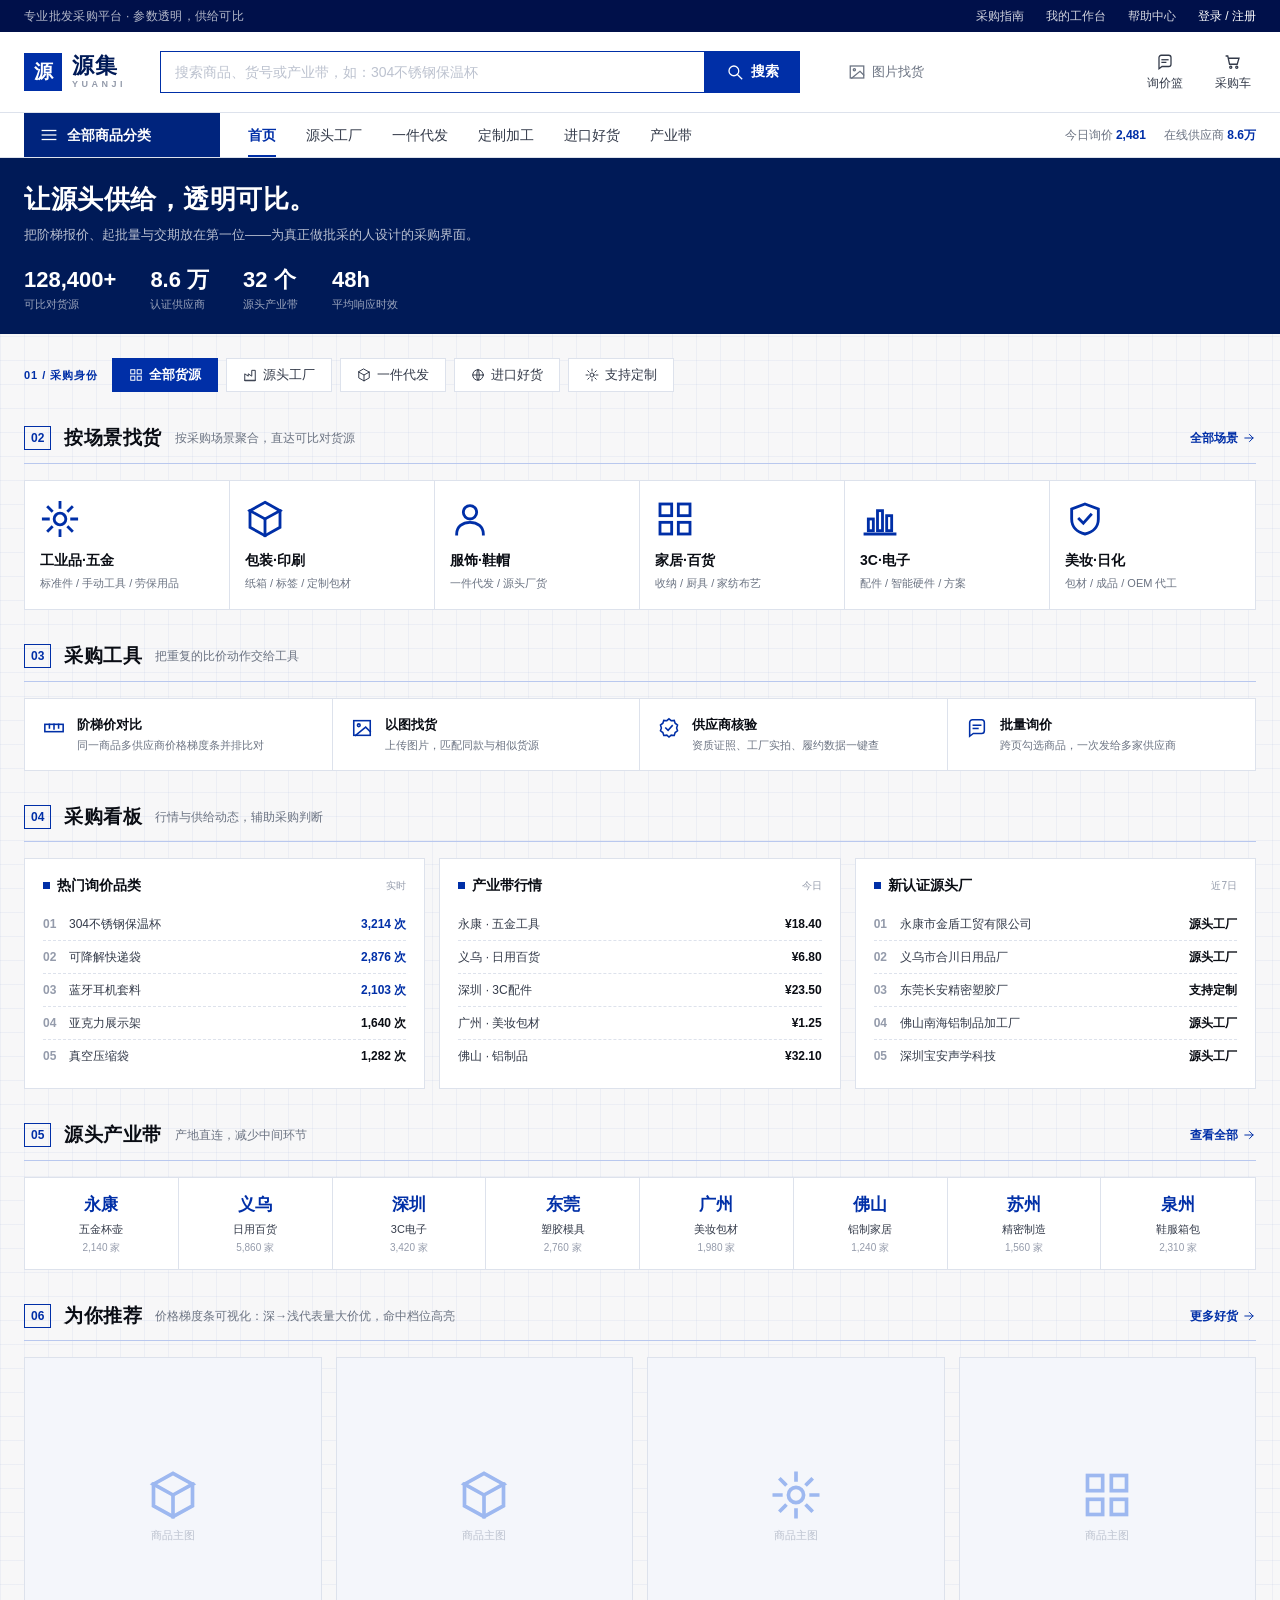
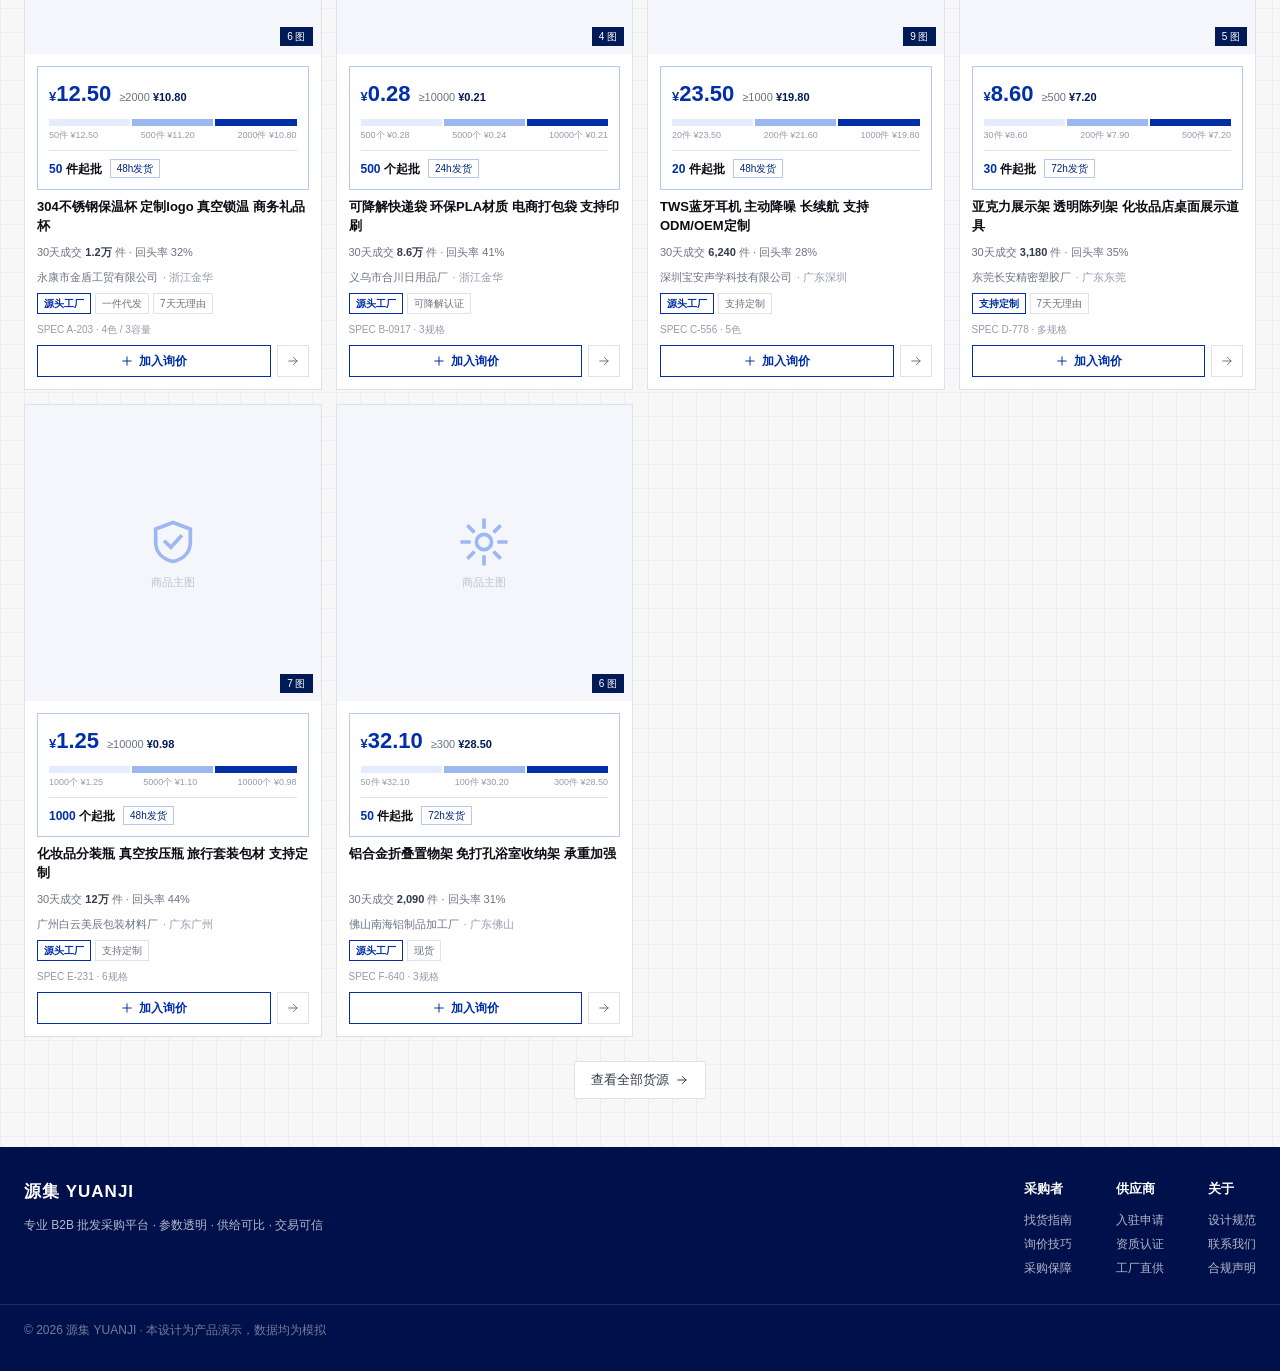
==== 01-home.html @ a537aa7f "feat: 初始化源集 YUANJI B2B 采购前端原型（四页面 + 设计系统 + PRD + README）" ====
<!DOCTYPE html>
<html lang="zh-CN">
<head>
<meta charset="UTF-8">
<meta name="viewport" content="width=device-width, initial-scale=1.0">
<title>源集 YUANJI · 专业 B2B 批发采购平台</title>
<link rel="stylesheet" href="assets/tokens.css">
<link rel="stylesheet" href="assets/app.css">
<style>
  .hero-strip { background: var(--blue-900); color:#fff; padding:22px 0; }
  .hero-strip h1 { font-size:26px; margin:0 0 6px; font-weight:700; letter-spacing:.5px; }
  .hero-strip p { margin:0; color:rgba(255,255,255,.72); font-size:13px; }
  .hero-metrics { display:flex; gap:34px; margin-top:18px; }
  .hero-metrics .m .v { font-family:var(--font-num); font-size:22px; font-weight:700; }
  .hero-metrics .m .k { font-size:11px; color:rgba(255,255,255,.6); }
  .tool-strip { display:grid; grid-template-columns:repeat(4,1fr); border:1px solid var(--line); background:#fff; }
  .tool-cell { padding:16px 18px; border-right:1px solid var(--line); display:flex; gap:12px; align-items:flex-start; }
  .tool-cell:last-child{border-right:none;}
  .tool-cell .ico { color:var(--blue-700); margin-top:2px; }
  .tool-cell h5 { margin:0 0 3px; font-size:13px; font-weight:700; }
  .tool-cell p { margin:0; font-size:11px; color:var(--ink-500); line-height:1.5; }
  .belt-grid { display:grid; grid-template-columns:repeat(8,1fr); border:1px solid var(--line); background:#fff; }
  .belt-cell { padding:14px 8px; text-align:center; border-right:1px solid var(--line); }
  .belt-cell:last-child{border-right:none;}
  .belt-cell .bnum { font-family:var(--font-num); font-size:17px; font-weight:700; color:var(--blue-700); }
  .belt-cell .bname { font-size:11px; color:var(--ink-700); margin-top:4px; }
  .belt-cell .bcnt { font-size:10px; color:var(--ink-400); margin-top:2px; }
</style>
</head>
<body>
<script src="assets/icons.js"></script>

<div class="topbar"><div class="wrap">
  <div class="tb-left">专业批发采购平台 · 参数透明，供给可比</div>
  <div class="tb-right"><a href="#">采购指南</a><a href="04-workbench.html">我的工作台</a><a href="#">帮助中心</a><a href="#" style="color:#fff">登录 / 注册</a></div>
</div></div>

<header class="site-header">
  <div class="wrap header-main">
    <a href="01-home.html" class="logo"><span class="logo-mark">源</span><span class="logo-text">源集<small>YUANJI</small></span></a>
    <div class="search-box">
      <input type="text" placeholder="搜索商品、货号或产业带，如：304不锈钢保温杯">
      <button class="btn-search"><svg class="ico"><use href="#i-search"></use></svg>搜索</button>
    </div>
    <div class="img-search"><svg class="ico"><use href="#i-image"></use></svg>图片找货</div>
    <div class="header-actions">
      <a href="04-workbench.html" class="ha-item"><svg class="ico ha-ico"><use href="#i-inquiry"></use></svg>询价篮<span class="badge hidden" id="badge-inquiry">0</span></a>
      <a href="04-workbench.html" class="ha-item"><svg class="ico ha-ico"><use href="#i-cart"></use></svg>采购车<span class="badge hidden" id="badge-cart">0</span></a>
    </div>
  </div>
  <nav class="nav-bar"><div class="wrap">
    <div class="nav-cat-all"><svg class="ico"><use href="#i-menu"></use></svg>全部商品分类</div>
    <div class="nav-links">
      <a href="01-home.html" class="active">首页</a><a href="02-listing.html">源头工厂</a>
      <a href="02-listing.html">一件代发</a><a href="02-listing.html">定制加工</a>
      <a href="02-listing.html">进口好货</a><a href="02-listing.html">产业带</a>
    </div>
    <div class="nav-extra"><span>今日询价 <b class="num">2,481</b></span><span>在线供应商 <b class="num">8.6万</b></span></div>
  </div></nav>
</header>

<!-- Hero 指标带 -->
<div class="hero-strip"><div class="wrap">
  <h1>让源头供给，透明可比。</h1>
  <p>把阶梯报价、起批量与交期放在第一位——为真正做批采的人设计的采购界面。</p>
  <div class="hero-metrics">
    <div class="m"><div class="v">128,400+</div><div class="k">可比对货源</div></div>
    <div class="m"><div class="v">8.6 万</div><div class="k">认证供应商</div></div>
    <div class="m"><div class="v">32 个</div><div class="k">源头产业带</div></div>
    <div class="m"><div class="v">48h</div><div class="k">平均响应时效</div></div>
  </div>
</div></div>

<div class="wrap">

  <!-- 采购身份 -->
  <section class="section" style="margin-top:24px">
    <div style="display:flex;align-items:center;gap:14px;flex-wrap:wrap">
      <span class="swiss-num">01 / 采购身份</span>
      <div class="identity-bar">
        <button class="id-chip active"><svg class="ico ico-sm"><use href="#i-grid"></use></svg>全部货源</button>
        <button class="id-chip"><svg class="ico ico-sm"><use href="#i-factory"></use></svg>源头工厂</button>
        <button class="id-chip"><svg class="ico ico-sm"><use href="#i-package"></use></svg>一件代发</button>
        <button class="id-chip"><svg class="ico ico-sm"><use href="#i-globe"></use></svg>进口好货</button>
        <button class="id-chip"><svg class="ico ico-sm"><use href="#i-cog"></use></svg>支持定制</button>
      </div>
    </div>
  </section>

  <!-- 场景频道 -->
  <section class="section">
    <div class="section-head"><span class="sn">02</span><h2>按场景找货</h2><span class="sub">按采购场景聚合，直达可比对货源</span><a href="02-listing.html" class="more">全部场景 <svg class="ico ico-sm"><use href="#i-arrow"></use></svg></a></div>
    <div class="channel-grid">
      <a href="02-listing.html" class="channel-card"><svg class="ico ico-lg ch-ico"><use href="#i-cog"></use></svg><h4>工业品·五金</h4><p>标准件 / 手动工具 / 劳保用品</p></a>
      <a href="02-listing.html" class="channel-card"><svg class="ico ico-lg ch-ico"><use href="#i-package"></use></svg><h4>包装·印刷</h4><p>纸箱 / 标签 / 定制包材</p></a>
      <a href="02-listing.html" class="channel-card"><svg class="ico ico-lg ch-ico"><use href="#i-user"></use></svg><h4>服饰·鞋帽</h4><p>一件代发 / 源头厂货</p></a>
      <a href="02-listing.html" class="channel-card"><svg class="ico ico-lg ch-ico"><use href="#i-grid"></use></svg><h4>家居·百货</h4><p>收纳 / 厨具 / 家纺布艺</p></a>
      <a href="02-listing.html" class="channel-card"><svg class="ico ico-lg ch-ico"><use href="#i-chart"></use></svg><h4>3C·电子</h4><p>配件 / 智能硬件 / 方案</p></a>
      <a href="02-listing.html" class="channel-card"><svg class="ico ico-lg ch-ico"><use href="#i-shield"></use></svg><h4>美妆·日化</h4><p>包材 / 成品 / OEM 代工</p></a>
    </div>
  </section>

  <!-- 采购工具（创新：工具前置） -->
  <section class="section">
    <div class="section-head"><span class="sn">03</span><h2>采购工具</h2><span class="sub">把重复的比价动作交给工具</span></div>
    <div class="tool-strip">
      <div class="tool-cell"><svg class="ico ico-lg"><use href="#i-ruler"></use></svg><div><h5>阶梯价对比</h5><p>同一商品多供应商价格梯度条并排比对</p></div></div>
      <div class="tool-cell"><svg class="ico ico-lg"><use href="#i-image"></use></svg><div><h5>以图找货</h5><p>上传图片，匹配同款与相似货源</p></div></div>
      <div class="tool-cell"><svg class="ico ico-lg"><use href="#i-verified"></use></svg><div><h5>供应商核验</h5><p>资质证照、工厂实拍、履约数据一键查</p></div></div>
      <div class="tool-cell"><svg class="ico ico-lg"><use href="#i-inquiry"></use></svg><div><h5>批量询价</h5><p>跨页勾选商品，一次发给多家供应商</p></div></div>
    </div>
  </section>

  <!-- 采购看板 -->
  <section class="section">
    <div class="section-head"><span class="sn">04</span><h2>采购看板</h2><span class="sub">行情与供给动态，辅助采购判断</span></div>
    <div class="board-grid">
      <div class="board-card">
        <h4><span class="dot"></span>热门询价品类 <span class="upd">实时</span></h4>
        <div class="board-row"><span class="rank">01</span><span class="name">304不锈钢保温杯</span><span class="val up">3,214 次</span></div>
        <div class="board-row"><span class="rank">02</span><span class="name">可降解快递袋</span><span class="val up">2,876 次</span></div>
        <div class="board-row"><span class="rank">03</span><span class="name">蓝牙耳机套料</span><span class="val up">2,103 次</span></div>
        <div class="board-row"><span class="rank">04</span><span class="name">亚克力展示架</span><span class="val">1,640 次</span></div>
        <div class="board-row"><span class="rank">05</span><span class="name">真空压缩袋</span><span class="val">1,282 次</span></div>
      </div>
      <div class="board-card">
        <h4><span class="dot"></span>产业带行情 <span class="upd">今日</span></h4>
        <div class="board-row"><span class="name">永康 · 五金工具</span><span class="val">¥18.40</span></div>
        <div class="board-row"><span class="name">义乌 · 日用百货</span><span class="val">¥6.80</span></div>
        <div class="board-row"><span class="name">深圳 · 3C配件</span><span class="val">¥23.50</span></div>
        <div class="board-row"><span class="name">广州 · 美妆包材</span><span class="val">¥1.25</span></div>
        <div class="board-row"><span class="name">佛山 · 铝制品</span><span class="val">¥32.10</span></div>
      </div>
      <div class="board-card">
        <h4><span class="dot"></span>新认证源头厂 <span class="upd">近7日</span></h4>
        <div class="board-row"><span class="rank">01</span><span class="name">永康市金盾工贸有限公司</span><span class="val">源头工厂</span></div>
        <div class="board-row"><span class="rank">02</span><span class="name">义乌市合川日用品厂</span><span class="val">源头工厂</span></div>
        <div class="board-row"><span class="rank">03</span><span class="name">东莞长安精密塑胶厂</span><span class="val">支持定制</span></div>
        <div class="board-row"><span class="rank">04</span><span class="name">佛山南海铝制品加工厂</span><span class="val">源头工厂</span></div>
        <div class="board-row"><span class="rank">05</span><span class="name">深圳宝安声学科技</span><span class="val">源头工厂</span></div>
      </div>
    </div>
  </section>

  <!-- 产业带 -->
  <section class="section">
    <div class="section-head"><span class="sn">05</span><h2>源头产业带</h2><span class="sub">产地直连，减少中间环节</span><a href="02-listing.html" class="more">查看全部 <svg class="ico ico-sm"><use href="#i-arrow"></use></svg></a></div>
    <div class="belt-grid">
      <a href="02-listing.html" class="belt-cell"><div class="bnum">永康</div><div class="bname">五金杯壶</div><div class="bcnt">2,140 家</div></a>
      <a href="02-listing.html" class="belt-cell"><div class="bnum">义乌</div><div class="bname">日用百货</div><div class="bcnt">5,860 家</div></a>
      <a href="02-listing.html" class="belt-cell"><div class="bnum">深圳</div><div class="bname">3C电子</div><div class="bcnt">3,420 家</div></a>
      <a href="02-listing.html" class="belt-cell"><div class="bnum">东莞</div><div class="bname">塑胶模具</div><div class="bcnt">2,760 家</div></a>
      <a href="02-listing.html" class="belt-cell"><div class="bnum">广州</div><div class="bname">美妆包材</div><div class="bcnt">1,980 家</div></a>
      <a href="02-listing.html" class="belt-cell"><div class="bnum">佛山</div><div class="bname">铝制家居</div><div class="bcnt">1,240 家</div></a>
      <a href="02-listing.html" class="belt-cell"><div class="bnum">苏州</div><div class="bname">精密制造</div><div class="bcnt">1,560 家</div></a>
      <a href="02-listing.html" class="belt-cell"><div class="bnum">泉州</div><div class="bname">鞋服箱包</div><div class="bcnt">2,310 家</div></a>
    </div>
  </section>

  <!-- 推荐商品流 -->
  <section class="section">
    <div class="section-head"><span class="sn">06</span><h2>为你推荐</h2><span class="sub">价格梯度条可视化：深→浅代表量大价优，命中档位高亮</span><a href="02-listing.html" class="more">更多好货 <svg class="ico ico-sm"><use href="#i-arrow"></use></svg></a></div>
    <div class="product-grid" id="rec-grid">

      <div class="product-card">
        <div class="pc-img"><div class="ph"><svg class="ico ico-lg glyph" style="width:52px;height:52px"><use href="#i-package"></use></svg>商品主图</div><span class="img-count">6 图</span></div>
        <div class="pc-body">
          <div class="decision-band">
            <div class="price-line"><span class="price-main"><span class="cur">¥</span>12.50</span><span class="price-step">≥2000 <b>¥10.80</b></span></div>
            <div class="ruler"><span class="seg s1"></span><span class="seg s2"></span><span class="seg s3"></span></div>
            <div class="ruler-labels"><span>50件 ¥12.50</span><span>500件 ¥11.20</span><span>2000件 ¥10.80</span></div>
            <div class="decision-meta"><span class="moq"><b>50</b> 件起批</span><span class="tag-lead">48h发货</span></div>
          </div>
          <div class="pc-title">304不锈钢保温杯 定制logo 真空锁温 商务礼品杯</div>
          <div class="pc-sold">30天成交 <b>1.2万</b> 件 · 回头率 32%</div>
          <div class="pc-supplier">永康市金盾工贸有限公司 <span class="loc">· 浙江金华</span></div>
          <div class="pc-bottom">
            <div class="badge-row"><span class="badge-tag qual">源头工厂</span><span class="badge-tag">一件代发</span><span class="badge-tag">7天无理由</span></div>
            <div class="pc-spec">SPEC A-203 · 4色 / 3容量</div>
            <div class="pc-actions"><button class="btn-add-inquiry" data-add-inquiry="p1" data-title="304不锈钢保温杯 定制logo" data-price="12.50" data-moq="50件起批" data-glyph="i-package"><svg class="ico ico-sm"><use href="#i-plus"></use></svg>加入询价</button><a href="03-detail.html" class="btn-detail"><svg class="ico ico-sm"><use href="#i-arrow"></use></svg></a></div>
          </div>
        </div>
      </div>

      <div class="product-card">
        <div class="pc-img"><div class="ph"><svg class="ico ico-lg glyph" style="width:52px;height:52px"><use href="#i-package"></use></svg>商品主图</div><span class="img-count">4 图</span></div>
        <div class="pc-body">
          <div class="decision-band">
            <div class="price-line"><span class="price-main"><span class="cur">¥</span>0.28</span><span class="price-step">≥10000 <b>¥0.21</b></span></div>
            <div class="ruler"><span class="seg s1"></span><span class="seg s2"></span><span class="seg s3"></span></div>
            <div class="ruler-labels"><span>500个 ¥0.28</span><span>5000个 ¥0.24</span><span>10000个 ¥0.21</span></div>
            <div class="decision-meta"><span class="moq"><b>500</b> 个起批</span><span class="tag-lead">24h发货</span></div>
          </div>
          <div class="pc-title">可降解快递袋 环保PLA材质 电商打包袋 支持印刷</div>
          <div class="pc-sold">30天成交 <b>8.6万</b> 件 · 回头率 41%</div>
          <div class="pc-supplier">义乌市合川日用品厂 <span class="loc">· 浙江金华</span></div>
          <div class="pc-bottom">
            <div class="badge-row"><span class="badge-tag qual">源头工厂</span><span class="badge-tag">可降解认证</span></div>
            <div class="pc-spec">SPEC B-0917 · 3规格</div>
            <div class="pc-actions"><button class="btn-add-inquiry" data-add-inquiry="p2" data-title="可降解快递袋 环保材质" data-price="0.28" data-moq="500个起批" data-glyph="i-package"><svg class="ico ico-sm"><use href="#i-plus"></use></svg>加入询价</button><a href="03-detail.html" class="btn-detail"><svg class="ico ico-sm"><use href="#i-arrow"></use></svg></a></div>
          </div>
        </div>
      </div>

      <div class="product-card">
        <div class="pc-img"><div class="ph"><svg class="ico ico-lg glyph" style="width:52px;height:52px"><use href="#i-cog"></use></svg>商品主图</div><span class="img-count">9 图</span></div>
        <div class="pc-body">
          <div class="decision-band">
            <div class="price-line"><span class="price-main"><span class="cur">¥</span>23.50</span><span class="price-step">≥1000 <b>¥19.80</b></span></div>
            <div class="ruler"><span class="seg s1"></span><span class="seg s2"></span><span class="seg s3"></span></div>
            <div class="ruler-labels"><span>20件 ¥23.50</span><span>200件 ¥21.60</span><span>1000件 ¥19.80</span></div>
            <div class="decision-meta"><span class="moq"><b>20</b> 件起批</span><span class="tag-lead">48h发货</span></div>
          </div>
          <div class="pc-title">TWS蓝牙耳机 主动降噪 长续航 支持ODM/OEM定制</div>
          <div class="pc-sold">30天成交 <b>6,240</b> 件 · 回头率 28%</div>
          <div class="pc-supplier">深圳宝安声学科技有限公司 <span class="loc">· 广东深圳</span></div>
          <div class="pc-bottom">
            <div class="badge-row"><span class="badge-tag qual">源头工厂</span><span class="badge-tag">支持定制</span></div>
            <div class="pc-spec">SPEC C-556 · 5色</div>
            <div class="pc-actions"><button class="btn-add-inquiry" data-add-inquiry="p3" data-title="TWS蓝牙耳机 支持ODM" data-price="23.50" data-moq="20件起批" data-glyph="i-cog"><svg class="ico ico-sm"><use href="#i-plus"></use></svg>加入询价</button><a href="03-detail.html" class="btn-detail"><svg class="ico ico-sm"><use href="#i-arrow"></use></svg></a></div>
          </div>
        </div>
      </div>

      <div class="product-card">
        <div class="pc-img"><div class="ph"><svg class="ico ico-lg glyph" style="width:52px;height:52px"><use href="#i-grid"></use></svg>商品主图</div><span class="img-count">5 图</span></div>
        <div class="pc-body">
          <div class="decision-band">
            <div class="price-line"><span class="price-main"><span class="cur">¥</span>8.60</span><span class="price-step">≥500 <b>¥7.20</b></span></div>
            <div class="ruler"><span class="seg s1"></span><span class="seg s2"></span><span class="seg s3"></span></div>
            <div class="ruler-labels"><span>30件 ¥8.60</span><span>200件 ¥7.90</span><span>500件 ¥7.20</span></div>
            <div class="decision-meta"><span class="moq"><b>30</b> 件起批</span><span class="tag-lead">72h发货</span></div>
          </div>
          <div class="pc-title">亚克力展示架 透明陈列架 化妆品店桌面展示道具</div>
          <div class="pc-sold">30天成交 <b>3,180</b> 件 · 回头率 35%</div>
          <div class="pc-supplier">东莞长安精密塑胶厂 <span class="loc">· 广东东莞</span></div>
          <div class="pc-bottom">
            <div class="badge-row"><span class="badge-tag qual">支持定制</span><span class="badge-tag">7天无理由</span></div>
            <div class="pc-spec">SPEC D-778 · 多规格</div>
            <div class="pc-actions"><button class="btn-add-inquiry" data-add-inquiry="p4" data-title="亚克力展示架 透明陈列架" data-price="8.60" data-moq="30件起批" data-glyph="i-grid"><svg class="ico ico-sm"><use href="#i-plus"></use></svg>加入询价</button><a href="03-detail.html" class="btn-detail"><svg class="ico ico-sm"><use href="#i-arrow"></use></svg></a></div>
          </div>
        </div>
      </div>

      <div class="product-card">
        <div class="pc-img"><div class="ph"><svg class="ico ico-lg glyph" style="width:52px;height:52px"><use href="#i-shield"></use></svg>商品主图</div><span class="img-count">7 图</span></div>
        <div class="pc-body">
          <div class="decision-band">
            <div class="price-line"><span class="price-main"><span class="cur">¥</span>1.25</span><span class="price-step">≥10000 <b>¥0.98</b></span></div>
            <div class="ruler"><span class="seg s1"></span><span class="seg s2"></span><span class="seg s3"></span></div>
            <div class="ruler-labels"><span>1000个 ¥1.25</span><span>5000个 ¥1.10</span><span>10000个 ¥0.98</span></div>
            <div class="decision-meta"><span class="moq"><b>1000</b> 个起批</span><span class="tag-lead">48h发货</span></div>
          </div>
          <div class="pc-title">化妆品分装瓶 真空按压瓶 旅行套装包材 支持定制</div>
          <div class="pc-sold">30天成交 <b>12万</b> 件 · 回头率 44%</div>
          <div class="pc-supplier">广州白云美辰包装材料厂 <span class="loc">· 广东广州</span></div>
          <div class="pc-bottom">
            <div class="badge-row"><span class="badge-tag qual">源头工厂</span><span class="badge-tag">支持定制</span></div>
            <div class="pc-spec">SPEC E-231 · 6规格</div>
            <div class="pc-actions"><button class="btn-add-inquiry" data-add-inquiry="p5" data-title="化妆品分装瓶 包材定制" data-price="1.25" data-moq="1000个起批" data-glyph="i-shield"><svg class="ico ico-sm"><use href="#i-plus"></use></svg>加入询价</button><a href="03-detail.html" class="btn-detail"><svg class="ico ico-sm"><use href="#i-arrow"></use></svg></a></div>
          </div>
        </div>
      </div>

      <div class="product-card">
        <div class="pc-img"><div class="ph"><svg class="ico ico-lg glyph" style="width:52px;height:52px"><use href="#i-cog"></use></svg>商品主图</div><span class="img-count">6 图</span></div>
        <div class="pc-body">
          <div class="decision-band">
            <div class="price-line"><span class="price-main"><span class="cur">¥</span>32.10</span><span class="price-step">≥300 <b>¥28.50</b></span></div>
            <div class="ruler"><span class="seg s1"></span><span class="seg s2"></span><span class="seg s3"></span></div>
            <div class="ruler-labels"><span>50件 ¥32.10</span><span>100件 ¥30.20</span><span>300件 ¥28.50</span></div>
            <div class="decision-meta"><span class="moq"><b>50</b> 件起批</span><span class="tag-lead">72h发货</span></div>
          </div>
          <div class="pc-title">铝合金折叠置物架 免打孔浴室收纳架 承重加强</div>
          <div class="pc-sold">30天成交 <b>2,090</b> 件 · 回头率 31%</div>
          <div class="pc-supplier">佛山南海铝制品加工厂 <span class="loc">· 广东佛山</span></div>
          <div class="pc-bottom">
            <div class="badge-row"><span class="badge-tag qual">源头工厂</span><span class="badge-tag">现货</span></div>
            <div class="pc-spec">SPEC F-640 · 3规格</div>
            <div class="pc-actions"><button class="btn-add-inquiry" data-add-inquiry="p6" data-title="铝合金折叠置物架" data-price="32.10" data-moq="50件起批" data-glyph="i-cog"><svg class="ico ico-sm"><use href="#i-plus"></use></svg>加入询价</button><a href="03-detail.html" class="btn-detail"><svg class="ico ico-sm"><use href="#i-arrow"></use></svg></a></div>
          </div>
        </div>
      </div>

    </div>
    <div style="text-align:center;margin-top:24px"><a href="02-listing.html" class="btn-ghost">查看全部货源 <svg class="ico ico-sm"><use href="#i-arrow"></use></svg></a></div>
  </section>

</div>

<footer class="site-footer"><div class="wrap">
  <div style="flex:2"><div class="f-brand">源集 YUANJI</div><p>专业 B2B 批发采购平台 · 参数透明 · 供给可比 · 交易可信</p></div>
  <div><h5>采购者</h5><a href="#">找货指南</a><a href="#">询价技巧</a><a href="#">采购保障</a></div>
  <div><h5>供应商</h5><a href="#">入驻申请</a><a href="#">资质认证</a><a href="#">工厂直供</a></div>
  <div><h5>关于</h5><a href="index.html">设计规范</a><a href="#">联系我们</a><a href="#">合规声明</a></div>
</div><div class="footer-bottom wrap">© 2026 源集 YUANJI · 本设计为产品演示，数据均为模拟</div></footer>

<div class="toast" id="toast"></div>
<script src="assets/app.js"></script>
</body>
</html>
---- assets/tokens.css ----
/* ============================================================
   源集 YUANJI · 设计令牌  [Swiss / 蓝白]
   Anchor: Swiss — 纯白 + Yves Klein Blue + 无衬线 + 可见网格
   Differentiator: Blueprint 参数刻度（价格梯度条 + 工程网格 + 编号系统）
   ============================================================ */
:root {
  /* ---- 蓝色阶（单一强调色：Yves Klein Blue） ---- */
  --blue-950: #00104a;
  --blue-900: #001a57;   /* 深蓝：主文字 / 页头 */
  --blue-800: #00247d;   /* 深蓝：导航 */
  --blue-700: #002fa7;   /* Yves Klein Blue：主色 / 按钮 */
  --blue-600: #1b4dde;   /* 交互态 */
  --blue-500: #3d6fe8;   /* 亮蓝：图表次色 */
  --blue-300: #9db8f0;
  --blue-100: #e6ecff;
  --blue-050: #f2f5ff;

  /* ---- 中性冷灰（不带黄调） ---- */
  --ink-900: #0a0d14;
  --ink-700: #333a49;
  --ink-500: #6b7382;
  --ink-400: #949bab;
  --ink-300: #bcc2cf;
  --line: #dde2ec;       /* 常规 1px 规则线 */
  --line-blue: #b9c8ee;  /* 蓝色细规则（Swiss hairline） */
  --bg: #f7f7f8;
  --surface: #ffffff;
  --surface-alt: #f4f6fb;

  /* ---- 语义色：全部落在蓝白体系内 ---- */
  --price: #002fa7;
  --price-strong: #001a57;
  --danger: #c0102f;     /* Swiss Red，仅缺货/错误极少量 */
  --success: #002fa7;

  /* ---- Swiss 圆角：近乎直角 ---- */
  --r-xs: 0px;
  --r-sm: 2px;
  --r-md: 3px;

  /* ---- 阴影：几乎无，靠细线划分 ---- */
  --shadow-sm: 0 1px 2px rgba(0, 26, 87, 0.06);
  --shadow-pop: 0 10px 30px rgba(0, 26, 87, 0.14);

  /* ---- 间距 ---- */
  --s-1: 4px;  --s-2: 8px;  --s-3: 12px; --s-4: 16px;
  --s-5: 20px; --s-6: 24px; --s-8: 32px; --s-10: 40px;

  /* ---- 字体：单一无衬线家族 ---- */
  --font: "Helvetica Neue", Helvetica, Arial, "PingFang SC", "Microsoft YaHei", sans-serif;
  --font-num: "Helvetica Neue", Arial, sans-serif;

  --page-max: 1280px;
}

* { box-sizing: border-box; }
html, body { margin: 0; padding: 0; }
body {
  font-family: var(--font);
  color: var(--ink-900);
  /* Swiss 可见网格：24px 工程网格 —— 记忆点之一 */
  background-color: var(--bg);
  background-image:
    linear-gradient(rgba(0, 47, 167, 0.045) 1px, transparent 1px),
    linear-gradient(90deg, rgba(0, 47, 167, 0.045) 1px, transparent 1px);
  background-size: 24px 24px;
  font-size: 14px;
  line-height: 1.5;
  -webkit-font-smoothing: antialiased;
}
a { color: inherit; text-decoration: none; }
button, input, select { font-family: inherit; }
button { cursor: pointer; }
img, svg { display: block; }
ul { margin: 0; padding: 0; list-style: none; }

.wrap { max-width: var(--page-max); margin: 0 auto; padding: 0 var(--s-6); }
.muted { color: var(--ink-500); }
.tiny { font-size: 12px; }
.num { font-family: var(--font-num); font-variant-numeric: tabular-nums; }
.price-color { color: var(--price); }

/* ---- SVG 线性图标（替代 Unicode 假图标） ---- */
.ico { width: 18px; height: 18px; fill: none; stroke: currentColor; stroke-width: 1.7; stroke-linecap: square; stroke-linejoin: miter; flex-shrink: 0; }
.ico-lg { width: 22px; height: 22px; }
.ico-sm { width: 14px; height: 14px; }

/* ---- Swiss 编号标签 ---- */
.swiss-num { font-family: var(--font-num); font-size: 11px; font-weight: 700; color: var(--blue-700); letter-spacing: 1px; }
---- assets/app.css ----
/* ============================================================
   共享组件样式 [Swiss / 蓝白]
   核心创新：price-ruler 价格梯度条 + 工程网格 + Swiss 编号
   ============================================================ */

/* ---------------- 顶部工具条 ---------------- */
.topbar { background: var(--blue-950); color: #fff; height: 32px; font-size: 12px; }
.topbar .wrap { display: flex; align-items: center; height: 100%; }
.topbar .tb-left { color: rgba(255,255,255,.7); letter-spacing:.3px; }
.topbar .tb-right { margin-left: auto; display: flex; gap: 22px; align-items: center; }
.topbar a { color: rgba(255,255,255,.82); }
.topbar a:hover { color: #fff; }

/* ---------------- 主导航 ---------------- */
.site-header { background: var(--surface); border-bottom: 1px solid var(--line); }
.header-main { display: flex; align-items: center; height: 80px; gap: 34px; }
.logo { display: flex; align-items: center; gap: 10px; flex-shrink: 0; }
.logo-mark {
  width: 38px; height: 38px; border-radius: var(--r-xs);
  background: var(--blue-700); color: #fff;
  display: grid; place-items: center; font-weight: 700; font-size: 19px; letter-spacing: -1px;
}
.logo-text { font-size: 22px; font-weight: 700; color: var(--blue-900); letter-spacing: 1px; line-height: 1; }
.logo-text small { display: block; font-size: 9px; letter-spacing: 3.5px; color: var(--ink-400); font-weight: 600; margin-top: 3px; }

.search-box { flex: 1; max-width: 640px; display: flex; height: 42px; }
.search-box input {
  flex: 1; border: 1px solid var(--blue-700); border-right: none;
  padding: 0 14px; font-size: 14px; outline: none; border-radius: 0; color: var(--ink-900); background: #fff;
}
.search-box input::placeholder { color: var(--ink-300); }
.search-box .btn-search {
  width: 96px; background: var(--blue-700); color: #fff; border: none; border-radius: 0;
  font-size: 14px; font-weight: 600; display: flex; align-items: center; justify-content: center; gap: 7px;
}
.search-box .btn-search:hover { background: var(--blue-800); }
.img-search { margin-left: 14px; color: var(--ink-500); font-size: 13px; display: flex; align-items: center; gap: 6px; white-space: nowrap; }
.img-search:hover { color: var(--blue-700); }

.header-actions { display: flex; gap: 22px; align-items: center; margin-left: auto; flex-shrink: 0; }
.ha-item { position: relative; text-align: center; color: var(--ink-700); font-size: 12px; min-width: 46px; display: flex; flex-direction: column; align-items: center; gap: 3px; }
.ha-item .ha-ico { color: var(--ink-700); }
.badge {
  position: absolute; top: -7px; right: 0; background: var(--blue-700); color: #fff;
  font-size: 10px; min-width: 16px; height: 16px; border-radius: 8px;
  display: grid; place-items: center; padding: 0 4px; font-family: var(--font-num);
}
.badge.hidden { display: none; }
.ha-item:hover, .ha-item:hover .ha-ico { color: var(--blue-700); }

/* ---------------- 类目导航条 ---------------- */
.nav-bar { border-top: 1px solid var(--line); background: var(--surface); }
.nav-bar .wrap { display: flex; height: 44px; align-items: center; }
.nav-cat-all {
  width: 196px; height: 44px; background: var(--blue-800); color: #fff;
  display: flex; align-items: center; padding: 0 16px; font-size: 14px; font-weight: 600; gap: 9px; flex-shrink: 0;
}
.nav-links { display: flex; gap: 30px; padding-left: 28px; font-size: 14px; color: var(--ink-700); }
.nav-links a { position: relative; height: 44px; display: flex; align-items: center; }
.nav-links a:hover, .nav-links a.active { color: var(--blue-700); font-weight: 600; }
.nav-links a.active::after { content: ""; position: absolute; bottom: 0; left: 0; right: 0; height: 2px; background: var(--blue-700); }
.nav-extra { margin-left: auto; font-size: 12px; color: var(--ink-500); display: flex; gap: 18px; align-items: center; }
.nav-extra b { color: var(--blue-700); font-family: var(--font-num); }

/* ---------------- Swiss 区块标题（带编号） ---------------- */
.section { margin: var(--s-8) 0; }
.section-head { display: flex; align-items: center; gap: 13px; margin-bottom: var(--s-4); padding-bottom: 10px; border-bottom: 1px solid var(--line-blue); }
.section-head .sn { font-family: var(--font-num); font-size: 12px; font-weight: 700; color: var(--blue-700); border: 1px solid var(--blue-700); padding: 2px 6px; }
.section-head h2 { font-size: 19px; margin: 0; font-weight: 700; color: var(--ink-900); letter-spacing: .5px; }
.section-head .sub { font-size: 12px; color: var(--ink-500); }
.section-head .more { margin-left: auto; font-size: 12px; color: var(--blue-700); font-weight: 600; display: flex; align-items: center; gap: 4px; }
.section-head .more:hover { text-decoration: underline; }

/* ---------------- 身份筛选 ---------------- */
.identity-bar { display: flex; gap: 8px; align-items: center; flex-wrap: wrap; }
.id-chip { border: 1px solid var(--line); background: var(--surface); color: var(--ink-700); padding: 7px 16px; border-radius: var(--r-xs); font-size: 13px; display: flex; align-items: center; gap: 6px; }
.id-chip:hover { border-color: var(--blue-600); color: var(--blue-700); }
.id-chip.active { background: var(--blue-700); border-color: var(--blue-700); color: #fff; font-weight: 600; }

/* ---------------- 场景频道入口 ---------------- */
.channel-grid { display: grid; grid-template-columns: repeat(6, 1fr); gap: 0; border: 1px solid var(--line); background: var(--surface); }
.channel-card { padding: 18px 15px; border-right: 1px solid var(--line); transition: background .15s; }
.channel-card:last-child { border-right: none; }
.channel-card:hover { background: var(--blue-050); }
.channel-card .ch-ico { width: 40px; height: 40px; color: var(--blue-700); margin-bottom: 11px; }
.channel-card h4 { margin: 0 0 4px; font-size: 14px; font-weight: 700; }
.channel-card p { margin: 0; font-size: 11px; color: var(--ink-500); line-height: 1.5; }

/* ---------------- 采购看板 ---------------- */
.board-grid { display: grid; grid-template-columns: repeat(3, 1fr); gap: 14px; }
.board-card { background: var(--surface); border: 1px solid var(--line); border-radius: var(--r-xs); padding: 16px 18px; }
.board-card h4 { margin: 0 0 12px; font-size: 14px; font-weight: 700; display: flex; align-items: center; gap: 7px; }
.board-card h4 .dot { width: 7px; height: 7px; background: var(--blue-700); }
.board-card .upd { margin-left: auto; font-size: 10px; color: var(--ink-400); font-weight: 400; }
.board-row { display: flex; align-items: center; padding: 7px 0; border-bottom: 1px dashed var(--line); font-size: 12px; gap: 8px; }
.board-row:last-child { border-bottom: none; }
.board-row .rank { width: 18px; color: var(--ink-400); font-family: var(--font-num); font-weight: 700; }
.board-row .rank.top { color: var(--blue-700); }
.board-row .name { flex: 1; color: var(--ink-700); overflow: hidden; text-overflow: ellipsis; white-space: nowrap; }
.board-row .val { font-family: var(--font-num); color: var(--ink-900); font-weight: 600; }
.board-row .val.up { color: var(--blue-700); }

/* ---------------- 商品卡片 ---------------- */
.product-grid { display: grid; grid-template-columns: repeat(4, 1fr); gap: 14px; }
.product-card { background: var(--surface); border: 1px solid var(--line); border-radius: var(--r-xs); overflow: hidden; display: flex; flex-direction: column; position: relative; transition: border-color .15s, box-shadow .15s; }
.product-card:hover { border-color: var(--blue-700); box-shadow: var(--shadow-sm); }
.pc-img { position: relative; background: var(--surface-alt); aspect-ratio: 1/1; }
.pc-img .ph { width: 100%; height: 100%; display: flex; flex-direction: column; align-items: center; justify-content: center; color: var(--ink-300); font-size: 11px; gap: 6px; }
.pc-img .ph .glyph { color: var(--blue-300); }
.pc-img .img-count { position: absolute; right: 8px; bottom: 8px; background: var(--blue-900); color: #fff; font-size: 10px; padding: 2px 7px; font-family: var(--font-num); }
.pc-check { position: absolute; left: 9px; top: 9px; z-index: 2; }
.pc-check input { width: 16px; height: 16px; accent-color: var(--blue-700); cursor: pointer; }
.pc-body { padding: 12px; display: flex; flex-direction: column; gap: 8px; flex: 1; }

/* === 创新点：价格梯度条 price-ruler === */
.decision-band { padding: 10px 11px 11px; border: 1px solid var(--line-blue); background: var(--surface); }
.price-line { display: flex; align-items: baseline; gap: 8px; }
.price-main { font-size: 22px; font-weight: 700; color: var(--price); font-family: var(--font-num); }
.price-main .cur { font-size: 13px; }
.price-step { font-size: 11px; color: var(--ink-500); }
.price-step b { color: var(--price-strong); font-weight: 700; font-family: var(--font-num); }
.ruler { display: flex; height: 7px; margin: 9px 0 3px; gap: 2px; }
.ruler .seg { flex: 1; }
.ruler .seg.s1 { background: var(--blue-100); }
.ruler .seg.s2 { background: var(--blue-300); }
.ruler .seg.s3 { background: var(--blue-700); }
.ruler-labels { display: flex; justify-content: space-between; font-size: 9px; color: var(--ink-400); font-family: var(--font-num); }
.decision-meta { display: flex; align-items: center; gap: 8px; font-size: 12px; margin-top: 8px; padding-top: 8px; border-top: 1px solid var(--line); }
.moq { color: var(--ink-900); font-weight: 600; }
.moq b { font-family: var(--font-num); color: var(--blue-700); }
.tag-lead { border: 1px solid var(--line-blue); color: var(--blue-800); padding: 1px 6px; font-size: 10px; }

.pc-title { font-size: 13px; color: var(--ink-900); line-height: 1.45; font-weight: 600; display: -webkit-box; -webkit-line-clamp: 2; -webkit-box-orient: vertical; overflow: hidden; min-height: 38px; }
.pc-sold { font-size: 11px; color: var(--ink-500); }
.pc-sold b { font-family: var(--font-num); color: var(--ink-700); font-weight: 700; }
.pc-supplier { font-size: 11px; color: var(--ink-500); display: flex; align-items: center; gap: 5px; }
.pc-supplier .loc { color: var(--ink-400); }
.pc-bottom { margin-top: auto; display: flex; flex-direction: column; gap: 8px; }
.badge-row { display: flex; flex-wrap: wrap; gap: 4px; }
.badge-tag { font-size: 10px; padding: 2px 6px; border: 1px solid var(--line); color: var(--ink-500); }
.badge-tag.qual { border-color: var(--blue-700); color: var(--blue-700); font-weight: 600; }
.badge-tag.err { border-color: var(--danger); color: var(--danger); }
.pc-spec { font-size: 10px; color: var(--ink-400); font-family: var(--font-num); }
.pc-actions { display: flex; gap: 6px; }
.btn-add-inquiry { flex: 1; height: 32px; border: 1px solid var(--blue-700); background: #fff; color: var(--blue-700); border-radius: var(--r-xs); font-size: 12px; font-weight: 600; display: flex; align-items: center; justify-content: center; gap: 5px; }
.btn-add-inquiry:hover { background: var(--blue-700); color: #fff; }
.btn-detail { width: 32px; height: 32px; border: 1px solid var(--line); background: #fff; color: var(--ink-500); border-radius: var(--r-xs); display: grid; place-items: center; }
.btn-detail:hover { border-color: var(--blue-700); color: var(--blue-700); }

/* ---------------- 筛选器 ---------------- */
.filter-panel { background: var(--surface); border: 1px solid var(--line); border-radius: var(--r-xs); }
.filter-group { padding: 14px 16px; border-bottom: 1px solid var(--line); }
.filter-group:last-child { border-bottom: none; }
.filter-group h5 { margin: 0 0 10px; font-size: 13px; font-weight: 700; color: var(--ink-900); display: flex; align-items: center; gap: 6px; }
.filter-group h5::before { content: ""; width: 3px; height: 12px; background: var(--blue-700); }
.filter-tags { display: flex; flex-wrap: wrap; gap: 7px; }
.filter-tag { padding: 5px 11px; border-radius: var(--r-xs); background: var(--surface-alt); color: var(--ink-700); font-size: 12px; border: 1px solid transparent; }
.filter-tag:hover { color: var(--blue-700); }
.filter-tag.active { background: var(--blue-700); border-color: var(--blue-700); color: #fff; font-weight: 600; }
.price-range { display: flex; align-items: center; gap: 7px; }
.price-range input { width: 72px; height: 30px; border: 1px solid var(--line); border-radius: var(--r-xs); padding: 0 8px; font-size: 12px; }
.price-range span { color: var(--ink-400); }

/* ---------------- 结果页工具栏 ---------------- */
.result-toolbar { background: var(--surface); border: 1px solid var(--line); border-radius: var(--r-xs); padding: 10px 14px; display: flex; align-items: center; gap: 10px; margin-bottom: 14px; }
.sort-tabs { display: flex; gap: 4px; }
.sort-tab { padding: 7px 14px; font-size: 13px; color: var(--ink-700); border-radius: var(--r-xs); }
.sort-tab.active { background: var(--blue-700); color: #fff; font-weight: 600; }
.sort-tab:hover:not(.active) { background: var(--blue-050); color: var(--blue-700); }
.view-switch { margin-left: auto; display: flex; gap: 0; border: 1px solid var(--blue-700); border-radius: var(--r-xs); overflow: hidden; }
.view-btn { padding: 7px 14px; font-size: 12px; background: #fff; color: var(--blue-700); border: none; display: flex; align-items: center; gap: 6px; }
.view-btn.active { background: var(--blue-700); color: #fff; }
.compare-bar { background: var(--blue-050); border: 1px solid var(--line-blue); border-radius: var(--r-xs); padding: 10px 16px; display: flex; align-items: center; gap: 14px; margin-bottom: 14px; font-size: 13px; }
.compare-bar .cb-count { color: var(--blue-800); font-weight: 700; }
.btn-primary { background: var(--blue-700); color: #fff; border: none; border-radius: var(--r-xs); padding: 9px 20px; font-size: 13px; font-weight: 600; display: inline-flex; align-items: center; justify-content: center; gap: 6px; }
.btn-primary:hover { background: var(--blue-800); }
.btn-primary:disabled { background: var(--ink-300); cursor: not-allowed; }
.btn-ghost { background: #fff; color: var(--ink-700); border: 1px solid var(--line); border-radius: var(--r-xs); padding: 8px 16px; font-size: 13px; display: inline-flex; align-items: center; justify-content: center; gap: 6px; }
.btn-ghost:hover { border-color: var(--blue-700); color: var(--blue-700); }

/* ---------------- 对比列表视图 ---------------- */
.compare-table { width: 100%; border-collapse: collapse; background: var(--surface); border: 1px solid var(--line); font-size: 12px; }
.compare-table th, .compare-table td { padding: 10px 12px; text-align: left; border-bottom: 1px solid var(--line); border-right: 1px solid var(--line); vertical-align: middle; }
.compare-table th:last-child, .compare-table td:last-child { border-right: none; }
.compare-table thead th { background: var(--blue-900); color: #fff; font-weight: 600; }
.compare-table .ct-item { display: flex; gap: 10px; align-items: center; }
.compare-table .ct-thumb { width: 46px; height: 46px; background: var(--surface-alt); border: 1px solid var(--line); display: grid; place-items: center; color: var(--blue-300); flex-shrink: 0; }
.compare-table .ct-name { line-height: 1.4; font-weight: 600; color: var(--ink-900); }
.compare-table .ct-price { color: var(--price); font-weight: 700; font-family: var(--font-num); font-size: 15px; }
.compare-table tbody tr:hover { background: var(--blue-050); }
.hidden { display: none !important; }

/* ---------------- 询价篮侧栏 ---------------- */
.inquiry-dock { background: var(--surface); border: 1px solid var(--line-blue); position: sticky; top: 16px; overflow: hidden; }
.inquiry-dock h4 { margin: 0; padding: 13px 16px; background: var(--blue-800); color: #fff; font-size: 14px; font-weight: 600; display: flex; align-items: center; gap: 8px; }
.inquiry-dock h4 .cnt { margin-left: auto; font-family: var(--font-num); background: rgba(255,255,255,.16); padding: 1px 8px; border-radius: 8px; font-size: 12px; }
.idock-body { max-height: 360px; overflow-y: auto; }
.idock-empty { padding: 36px 16px; text-align: center; color: var(--ink-400); font-size: 12px; line-height: 1.8; }
.idock-item { padding: 10px 14px; border-bottom: 1px solid var(--line); display: flex; gap: 10px; font-size: 12px; }
.idock-item .thumb { width: 40px; height: 40px; background: var(--surface-alt); border: 1px solid var(--line); display: grid; place-items: center; color: var(--blue-300); flex-shrink: 0; }
.idock-item .info { flex: 1; min-width: 0; }
.idock-item .nm { color: var(--ink-700); white-space: nowrap; overflow: hidden; text-overflow: ellipsis; }
.idock-item .pr { color: var(--price); font-family: var(--font-num); }
.idock-item .rm { color: var(--ink-400); cursor: pointer; }
.idock-item .rm:hover { color: var(--danger); }
.idock-foot { padding: 12px 14px; border-top: 1px solid var(--line); }
.idock-foot .btn-primary { width: 100%; }

/* ---------------- 面包屑 ---------------- */
.crumb { font-size: 12px; color: var(--ink-500); padding: 14px 0; display: flex; align-items: center; gap: 8px; }
.crumb a:hover { color: var(--blue-700); }
.crumb span { color: var(--ink-300); }

/* ---------------- 页脚 ---------------- */
.site-footer { background: var(--blue-950); color: rgba(255,255,255,.7); margin-top: 48px; padding: 32px 0; font-size: 12px; }
.site-footer .wrap { display: flex; gap: 44px; }
.site-footer .f-brand { font-size: 17px; color: #fff; font-weight: 700; margin-bottom: 8px; letter-spacing: 1px; }
.site-footer h5 { color: #fff; margin: 0 0 10px; font-size: 13px; }
.site-footer a { display: block; padding: 3px 0; }
.site-footer a:hover { color: #fff; }
.footer-bottom { border-top: 1px solid rgba(255,255,255,.12); margin-top: 24px; padding-top: 16px; text-align: center; color: rgba(255,255,255,.45); }

/* ---------------- Toast ---------------- */
.toast { position: fixed; left: 50%; top: 24px; transform: translateX(-50%) translateY(-20px); background: var(--blue-900); color: #fff; padding: 10px 22px; border-radius: var(--r-xs); font-size: 13px; box-shadow: var(--shadow-pop); opacity: 0; pointer-events: none; transition: .25s; z-index: 999; }
.toast.show { opacity: 1; transform: translateX(-50%) translateY(0); }

/* ---------------- 通用卡 ---------------- */
.panel { background: var(--surface); border: 1px solid var(--line); border-radius: var(--r-xs); }
.panel-head { padding: 13px 16px; border-bottom: 1px solid var(--line); display: flex; align-items: center; gap: 10px; }
.panel-head h4 { margin: 0; font-size: 14px; font-weight: 700; }
.panel-head .more { margin-left: auto; font-size: 12px; color: var(--blue-700); }
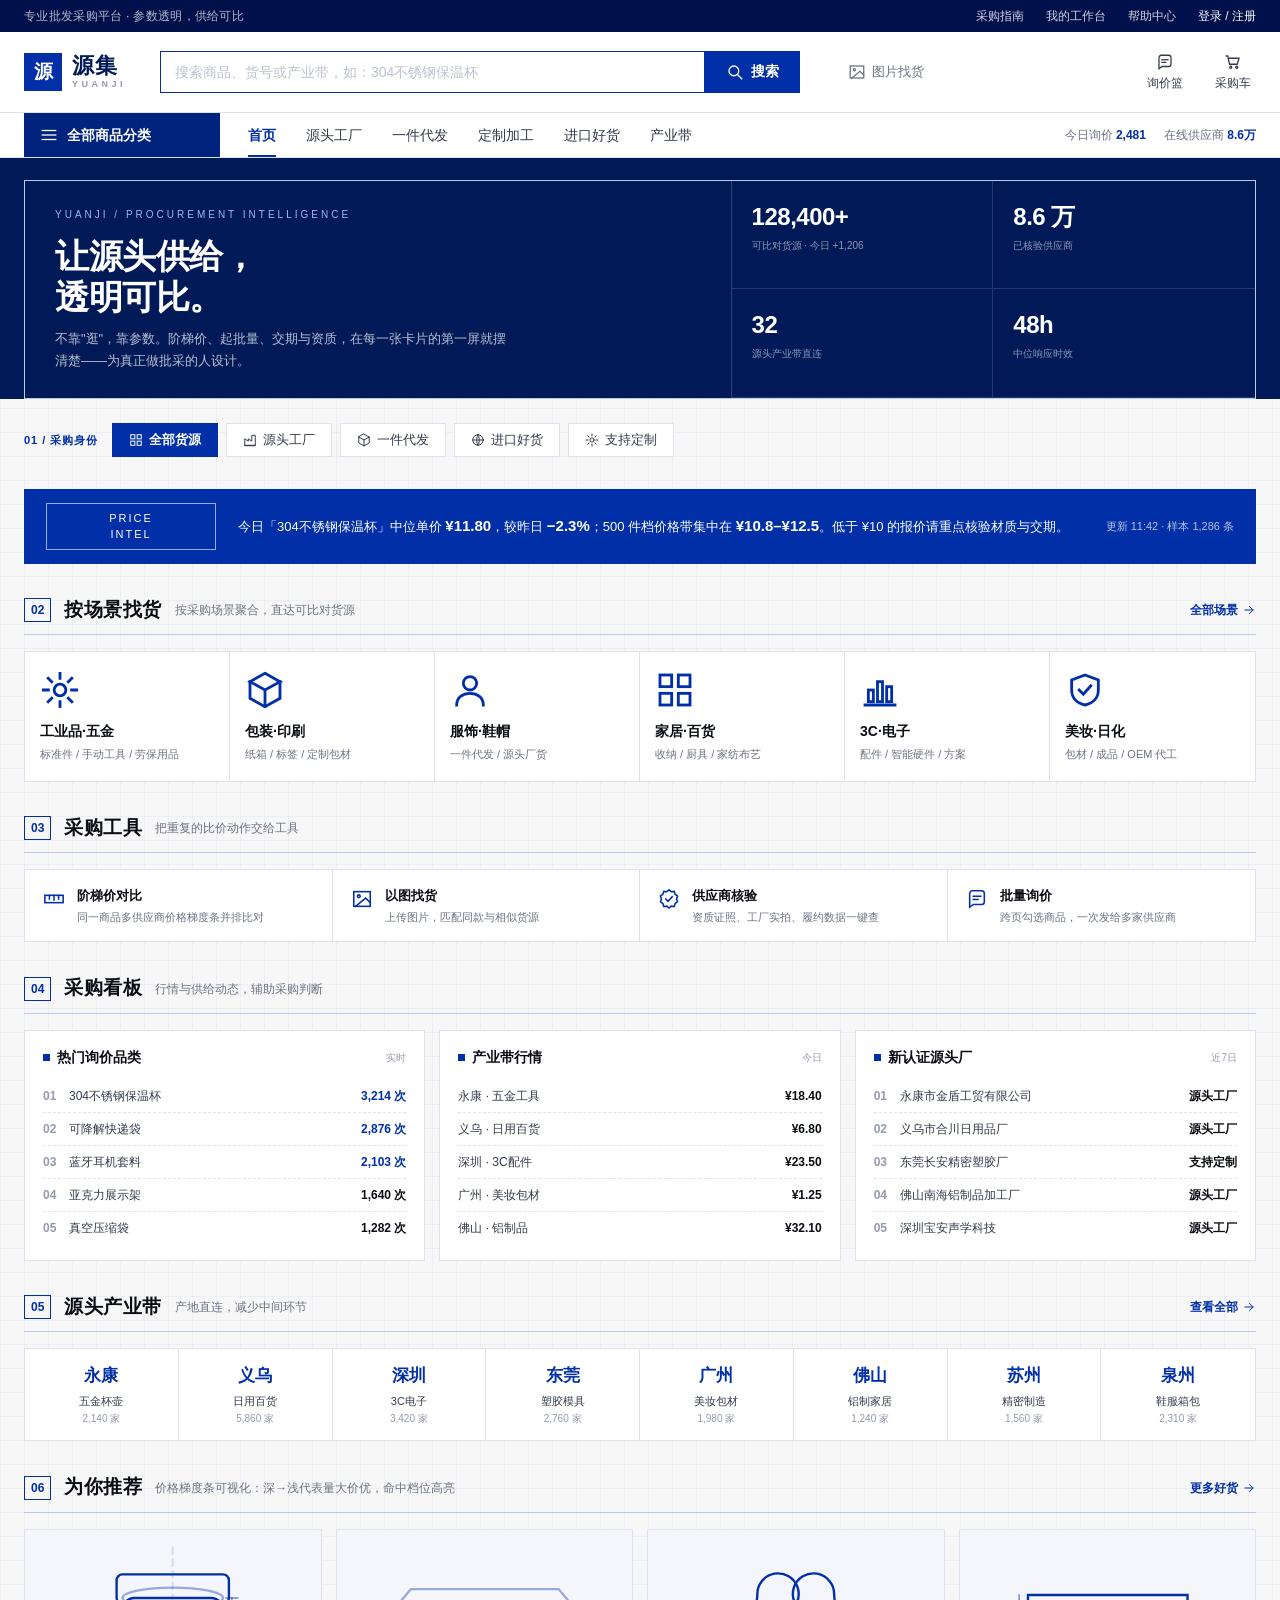
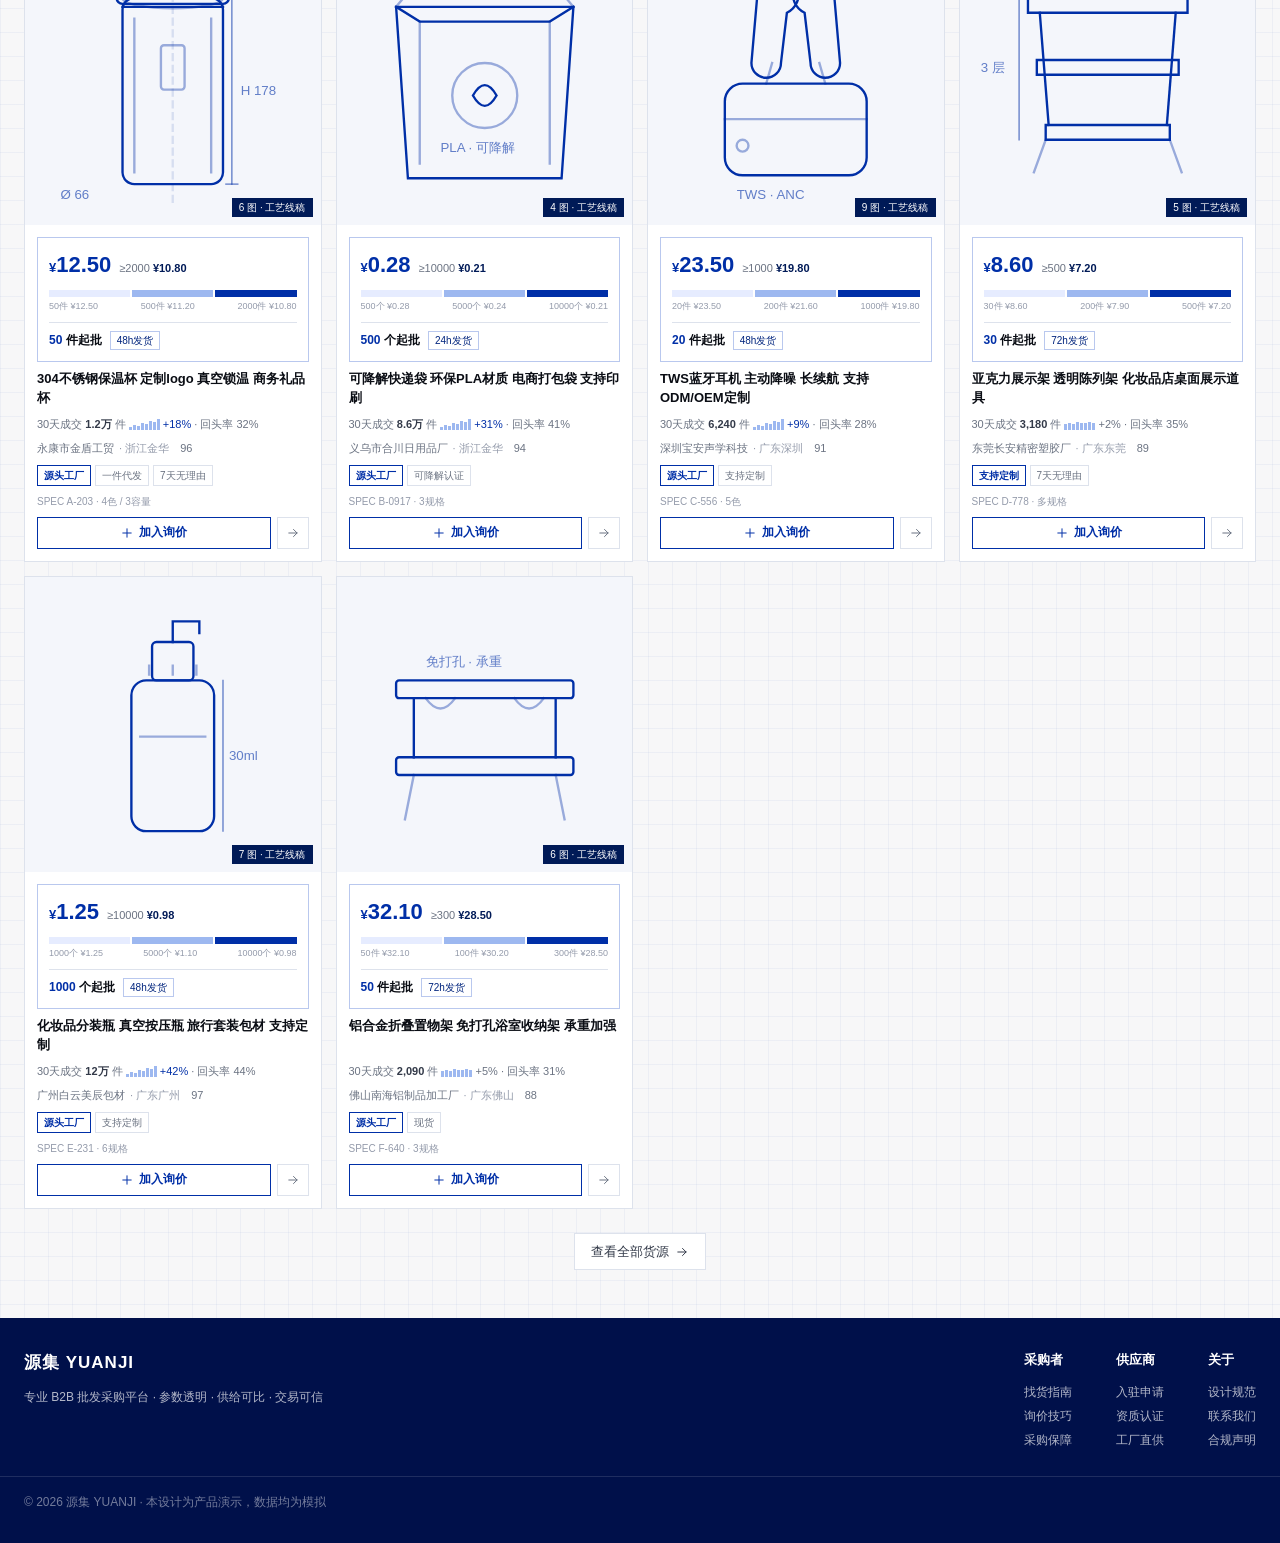
==== commit 743d8c68: "refactor(dev): 去AI味重构 - 工艺线稿商品图/非对称数据墙/价格情报带/成交趋势 + 沉淀vibe编码playbook" ====
--- a/01-home.html
+++ b/01-home.html
@@ -25,6 +25,23 @@
   .belt-cell .bnum { font-family:var(--font-num); font-size:17px; font-weight:700; color:var(--blue-700); }
   .belt-cell .bname { font-size:11px; color:var(--ink-700); margin-top:4px; }
   .belt-cell .bcnt { font-size:10px; color:var(--ink-400); margin-top:2px; }
+  /* 非对称 hero：7/5 数据墙（去均匀化） */
+  .hero-grid { display:grid; grid-template-columns: 1.35fr 1fr; gap:0; border:1px solid var(--line-blue); background:var(--blue-900); color:#fff; }
+  .hero-main { padding:26px 30px; border-right:1px solid rgba(255,255,255,.18); }
+  .hero-main h1 { font-size:34px; margin:0 0 10px; font-weight:600; letter-spacing:-.5px; line-height:1.2; }
+  .hero-main p { margin:0; color:rgba(255,255,255,.72); font-size:13px; max-width:460px; line-height:1.7; }
+  .hero-kicker { font-family:var(--font-num); font-size:10px; letter-spacing:3px; color:var(--blue-300); margin-bottom:14px; }
+  .hero-side { display:grid; grid-template-columns:1fr 1fr; }
+  .hero-side .hc { padding:18px 20px; border-bottom:1px solid rgba(255,255,255,.14); }
+  .hero-side .hc:nth-child(odd){ border-right:1px solid rgba(255,255,255,.14); }
+  .hero-side .hc .v { font-family:var(--font-num); font-size:24px; font-weight:700; letter-spacing:-.5px; }
+  .hero-side .hc .k { font-size:10px; color:rgba(255,255,255,.55); margin-top:3px; }
+  /* 价格情报通栏声明带：打破节奏 */
+  .intel-band { background:var(--blue-700); color:#fff; display:grid; grid-template-columns:170px 1fr auto; align-items:center; gap:22px; padding:14px 22px; margin:var(--s-8) 0; }
+  .intel-band .ib-tag { font-family:var(--font-num); font-size:11px; letter-spacing:2px; border:1px solid rgba(255,255,255,.6); padding:6px 10px; text-align:center; }
+  .intel-band .ib-line { font-size:13px; line-height:1.6; }
+  .intel-band .ib-line b { font-family:var(--font-num); font-size:15px; }
+  .intel-band .ib-meta { font-size:11px; color:rgba(255,255,255,.72); text-align:right; font-family:var(--font-num); }
 </style>
 </head>
 <body>
@@ -59,16 +76,21 @@
   </div></nav>
 </header>
 
-<!-- Hero 指标带 -->
-<div class="hero-strip"><div class="wrap">
-  <h1>让源头供给，透明可比。</h1>
-  <p>把阶梯报价、起批量与交期放在第一位——为真正做批采的人设计的采购界面。</p>
-  <div class="hero-metrics">
-    <div class="m"><div class="v">128,400+</div><div class="k">可比对货源</div></div>
-    <div class="m"><div class="v">8.6 万</div><div class="k">认证供应商</div></div>
-    <div class="m"><div class="v">32 个</div><div class="k">源头产业带</div></div>
-    <div class="m"><div class="v">48h</div><div class="k">平均响应时效</div></div>
+<!-- Hero 非对称数据墙 -->
+<div style="background:var(--blue-900);padding:22px 0 0"><div class="wrap">
+<div class="hero-grid">
+  <div class="hero-main">
+    <div class="hero-kicker">YUANJI / PROCUREMENT INTELLIGENCE</div>
+    <h1>让源头供给，<br>透明可比。</h1>
+    <p>不靠"逛"，靠参数。阶梯价、起批量、交期与资质，在每一张卡片的第一屏就摆清楚——为真正做批采的人设计。</p>
   </div>
+  <div class="hero-side">
+    <div class="hc"><div class="v">128,400+</div><div class="k">可比对货源 · 今日 +1,206</div></div>
+    <div class="hc"><div class="v">8.6 万</div><div class="k">已核验供应商</div></div>
+    <div class="hc"><div class="v">32</div><div class="k">源头产业带直连</div></div>
+    <div class="hc"><div class="v">48h</div><div class="k">中位响应时效</div></div>
+  </div>
+</div>
 </div></div>
 
 <div class="wrap">
@@ -87,6 +109,13 @@
     </div>
   </section>
 
+  <!-- 价格情报通栏：数据故事，去均匀化 -->
+  <div class="intel-band">
+    <div class="ib-tag">PRICE<br>INTEL</div>
+    <div class="ib-line">今日「304不锈钢保温杯」中位单价 <b>¥11.80</b>，较昨日 <b>−2.3%</b>；500 件档价格带集中在 <b>¥10.8–¥12.5</b>。低于 ¥10 的报价请重点核验材质与交期。</div>
+    <div class="ib-meta">更新 11:42 · 样本 1,286 条</div>
+  </div>
+
   <!-- 场景频道 -->
   <section class="section">
     <div class="section-head"><span class="sn">02</span><h2>按场景找货</h2><span class="sub">按采购场景聚合，直达可比对货源</span><a href="02-listing.html" class="more">全部场景 <svg class="ico ico-sm"><use href="#i-arrow"></use></svg></a></div>
@@ -163,7 +192,7 @@
     <div class="product-grid" id="rec-grid">
 
       <div class="product-card">
-        <div class="pc-img"><div class="ph"><svg class="ico ico-lg glyph" style="width:52px;height:52px"><use href="#i-package"></use></svg>商品主图</div><span class="img-count">6 图</span></div>
+        <div class="pc-img"><div data-art="tumbler"></div><span class="img-count">6 图 · 工艺线稿</span></div>
         <div class="pc-body">
           <div class="decision-band">
             <div class="price-line"><span class="price-main"><span class="cur">¥</span>12.50</span><span class="price-step">≥2000 <b>¥10.80</b></span></div>
@@ -172,8 +201,8 @@
             <div class="decision-meta"><span class="moq"><b>50</b> 件起批</span><span class="tag-lead">48h发货</span></div>
           </div>
           <div class="pc-title">304不锈钢保温杯 定制logo 真空锁温 商务礼品杯</div>
-          <div class="pc-sold">30天成交 <b>1.2万</b> 件 · 回头率 32%</div>
-          <div class="pc-supplier">永康市金盾工贸有限公司 <span class="loc">· 浙江金华</span></div>
+          <div class="pc-sold">30天成交 <b>1.2万</b> 件 <span class="spark" data-spark="up"></span> <span class="trend-up">+18%</span> · 回头率 32%</div>
+          <div class="pc-supplier">永康市金盾工贸 <span class="loc">· 浙江金华</span> <span class="trust-meter"><span class="trust-bar"><i style="width:96%"></i></span>96</span></div>
           <div class="pc-bottom">
             <div class="badge-row"><span class="badge-tag qual">源头工厂</span><span class="badge-tag">一件代发</span><span class="badge-tag">7天无理由</span></div>
             <div class="pc-spec">SPEC A-203 · 4色 / 3容量</div>
@@ -183,7 +212,7 @@
       </div>
 
       <div class="product-card">
-        <div class="pc-img"><div class="ph"><svg class="ico ico-lg glyph" style="width:52px;height:52px"><use href="#i-package"></use></svg>商品主图</div><span class="img-count">4 图</span></div>
+        <div class="pc-img"><div data-art="bag"></div><span class="img-count">4 图 · 工艺线稿</span></div>
         <div class="pc-body">
           <div class="decision-band">
             <div class="price-line"><span class="price-main"><span class="cur">¥</span>0.28</span><span class="price-step">≥10000 <b>¥0.21</b></span></div>
@@ -192,8 +221,8 @@
             <div class="decision-meta"><span class="moq"><b>500</b> 个起批</span><span class="tag-lead">24h发货</span></div>
           </div>
           <div class="pc-title">可降解快递袋 环保PLA材质 电商打包袋 支持印刷</div>
-          <div class="pc-sold">30天成交 <b>8.6万</b> 件 · 回头率 41%</div>
-          <div class="pc-supplier">义乌市合川日用品厂 <span class="loc">· 浙江金华</span></div>
+          <div class="pc-sold">30天成交 <b>8.6万</b> 件 <span class="spark" data-spark="up"></span> <span class="trend-up">+31%</span> · 回头率 41%</div>
+          <div class="pc-supplier">义乌市合川日用品厂 <span class="loc">· 浙江金华</span> <span class="trust-meter"><span class="trust-bar"><i style="width:94%"></i></span>94</span></div>
           <div class="pc-bottom">
             <div class="badge-row"><span class="badge-tag qual">源头工厂</span><span class="badge-tag">可降解认证</span></div>
             <div class="pc-spec">SPEC B-0917 · 3规格</div>
@@ -203,7 +232,7 @@
       </div>
 
       <div class="product-card">
-        <div class="pc-img"><div class="ph"><svg class="ico ico-lg glyph" style="width:52px;height:52px"><use href="#i-cog"></use></svg>商品主图</div><span class="img-count">9 图</span></div>
+        <div class="pc-img"><div data-art="earbuds"></div><span class="img-count">9 图 · 工艺线稿</span></div>
         <div class="pc-body">
           <div class="decision-band">
             <div class="price-line"><span class="price-main"><span class="cur">¥</span>23.50</span><span class="price-step">≥1000 <b>¥19.80</b></span></div>
@@ -212,8 +241,8 @@
             <div class="decision-meta"><span class="moq"><b>20</b> 件起批</span><span class="tag-lead">48h发货</span></div>
           </div>
           <div class="pc-title">TWS蓝牙耳机 主动降噪 长续航 支持ODM/OEM定制</div>
-          <div class="pc-sold">30天成交 <b>6,240</b> 件 · 回头率 28%</div>
-          <div class="pc-supplier">深圳宝安声学科技有限公司 <span class="loc">· 广东深圳</span></div>
+          <div class="pc-sold">30天成交 <b>6,240</b> 件 <span class="spark" data-spark="up"></span> <span class="trend-up">+9%</span> · 回头率 28%</div>
+          <div class="pc-supplier">深圳宝安声学科技 <span class="loc">· 广东深圳</span> <span class="trust-meter"><span class="trust-bar"><i style="width:91%"></i></span>91</span></div>
           <div class="pc-bottom">
             <div class="badge-row"><span class="badge-tag qual">源头工厂</span><span class="badge-tag">支持定制</span></div>
             <div class="pc-spec">SPEC C-556 · 5色</div>
@@ -223,7 +252,7 @@
       </div>
 
       <div class="product-card">
-        <div class="pc-img"><div class="ph"><svg class="ico ico-lg glyph" style="width:52px;height:52px"><use href="#i-grid"></use></svg>商品主图</div><span class="img-count">5 图</span></div>
+        <div class="pc-img"><div data-art="display"></div><span class="img-count">5 图 · 工艺线稿</span></div>
         <div class="pc-body">
           <div class="decision-band">
             <div class="price-line"><span class="price-main"><span class="cur">¥</span>8.60</span><span class="price-step">≥500 <b>¥7.20</b></span></div>
@@ -232,8 +261,8 @@
             <div class="decision-meta"><span class="moq"><b>30</b> 件起批</span><span class="tag-lead">72h发货</span></div>
           </div>
           <div class="pc-title">亚克力展示架 透明陈列架 化妆品店桌面展示道具</div>
-          <div class="pc-sold">30天成交 <b>3,180</b> 件 · 回头率 35%</div>
-          <div class="pc-supplier">东莞长安精密塑胶厂 <span class="loc">· 广东东莞</span></div>
+          <div class="pc-sold">30天成交 <b>3,180</b> 件 <span class="spark" data-spark="flat"></span> <span class="trend-dn">+2%</span> · 回头率 35%</div>
+          <div class="pc-supplier">东莞长安精密塑胶厂 <span class="loc">· 广东东莞</span> <span class="trust-meter"><span class="trust-bar"><i style="width:89%"></i></span>89</span></div>
           <div class="pc-bottom">
             <div class="badge-row"><span class="badge-tag qual">支持定制</span><span class="badge-tag">7天无理由</span></div>
             <div class="pc-spec">SPEC D-778 · 多规格</div>
@@ -243,7 +272,7 @@
       </div>
 
       <div class="product-card">
-        <div class="pc-img"><div class="ph"><svg class="ico ico-lg glyph" style="width:52px;height:52px"><use href="#i-shield"></use></svg>商品主图</div><span class="img-count">7 图</span></div>
+        <div class="pc-img"><div data-art="bottle"></div><span class="img-count">7 图 · 工艺线稿</span></div>
         <div class="pc-body">
           <div class="decision-band">
             <div class="price-line"><span class="price-main"><span class="cur">¥</span>1.25</span><span class="price-step">≥10000 <b>¥0.98</b></span></div>
@@ -252,8 +281,8 @@
             <div class="decision-meta"><span class="moq"><b>1000</b> 个起批</span><span class="tag-lead">48h发货</span></div>
           </div>
           <div class="pc-title">化妆品分装瓶 真空按压瓶 旅行套装包材 支持定制</div>
-          <div class="pc-sold">30天成交 <b>12万</b> 件 · 回头率 44%</div>
-          <div class="pc-supplier">广州白云美辰包装材料厂 <span class="loc">· 广东广州</span></div>
+          <div class="pc-sold">30天成交 <b>12万</b> 件 <span class="spark" data-spark="up"></span> <span class="trend-up">+42%</span> · 回头率 44%</div>
+          <div class="pc-supplier">广州白云美辰包材 <span class="loc">· 广东广州</span> <span class="trust-meter"><span class="trust-bar"><i style="width:97%"></i></span>97</span></div>
           <div class="pc-bottom">
             <div class="badge-row"><span class="badge-tag qual">源头工厂</span><span class="badge-tag">支持定制</span></div>
             <div class="pc-spec">SPEC E-231 · 6规格</div>
@@ -263,7 +292,7 @@
       </div>
 
       <div class="product-card">
-        <div class="pc-img"><div class="ph"><svg class="ico ico-lg glyph" style="width:52px;height:52px"><use href="#i-cog"></use></svg>商品主图</div><span class="img-count">6 图</span></div>
+        <div class="pc-img"><div data-art="shelf"></div><span class="img-count">6 图 · 工艺线稿</span></div>
         <div class="pc-body">
           <div class="decision-band">
             <div class="price-line"><span class="price-main"><span class="cur">¥</span>32.10</span><span class="price-step">≥300 <b>¥28.50</b></span></div>
@@ -272,8 +301,8 @@
             <div class="decision-meta"><span class="moq"><b>50</b> 件起批</span><span class="tag-lead">72h发货</span></div>
           </div>
           <div class="pc-title">铝合金折叠置物架 免打孔浴室收纳架 承重加强</div>
-          <div class="pc-sold">30天成交 <b>2,090</b> 件 · 回头率 31%</div>
-          <div class="pc-supplier">佛山南海铝制品加工厂 <span class="loc">· 广东佛山</span></div>
+          <div class="pc-sold">30天成交 <b>2,090</b> 件 <span class="spark" data-spark="flat"></span> <span class="trend-dn">+5%</span> · 回头率 31%</div>
+          <div class="pc-supplier">佛山南海铝制品加工厂 <span class="loc">· 广东佛山</span> <span class="trust-meter"><span class="trust-bar"><i style="width:88%"></i></span>88</span></div>
           <div class="pc-bottom">
             <div class="badge-row"><span class="badge-tag qual">源头工厂</span><span class="badge-tag">现货</span></div>
             <div class="pc-spec">SPEC F-640 · 3规格</div>
@@ -296,6 +325,22 @@
 </div><div class="footer-bottom wrap">© 2026 源集 YUANJI · 本设计为产品演示，数据均为模拟</div></footer>
 
 <div class="toast" id="toast"></div>
+<script src="assets/product-art.js"></script>
+<script>
+// 微趋势 sparkline：用确定性高度序列生成，避免随机数导致的抖动
+(function(){
+  var PATTERNS = {
+    up:   [3,5,4,7,6,9,8,11,10,13],
+    flat: [6,7,6,8,7,7,8,7,9,8]
+  };
+  document.querySelectorAll('[data-spark]').forEach(function(el){
+    var seq = PATTERNS[el.getAttribute('data-spark')] || PATTERNS.flat;
+    el.innerHTML = seq.map(function(h,i){
+      return '<i style="height:'+h+'px'+(i>=8?'" class="up':'"')+'></i>';
+    }).join('');
+  });
+})();
+</script>
 <script src="assets/app.js"></script>
 </body>
 </html>
--- a/assets/tokens.css
+++ b/assets/tokens.css
@@ -87,3 +87,19 @@
 
 /* ---- Swiss 编号标签 ---- */
 .swiss-num { font-family: var(--font-num); font-size: 11px; font-weight: 700; color: var(--blue-700); letter-spacing: 1px; }
+
+/* ---- 商品工艺线稿（Blueprint Product Art） ---- */
+.p-art { width: 100%; height: 100%; color: var(--blue-700); display: block; }
+[data-art] { width: 100%; height: 100%; display: grid; place-items: center; color: var(--blue-700); }
+
+/* ---- 微趋势线 / 数据故事 ---- */
+.spark { display: inline-flex; align-items: flex-end; gap: 1px; height: 14px; vertical-align: -2px; }
+.spark i { display: block; width: 3px; background: var(--blue-300); }
+.spark i.up { background: var(--blue-700); }
+.trend-up { color: var(--price); }
+.trend-dn { color: var(--ink-500); }
+
+/* ---- 可信度刻度（供应商评分条） ---- */
+.trust-meter { display: flex; align-items: center; gap: 6px; }
+.trust-bar { flex: 1; height: 3px; background: var(--line); max-width: 54px; }
+.trust-bar i { display: block; height: 100%; background: var(--blue-700); }
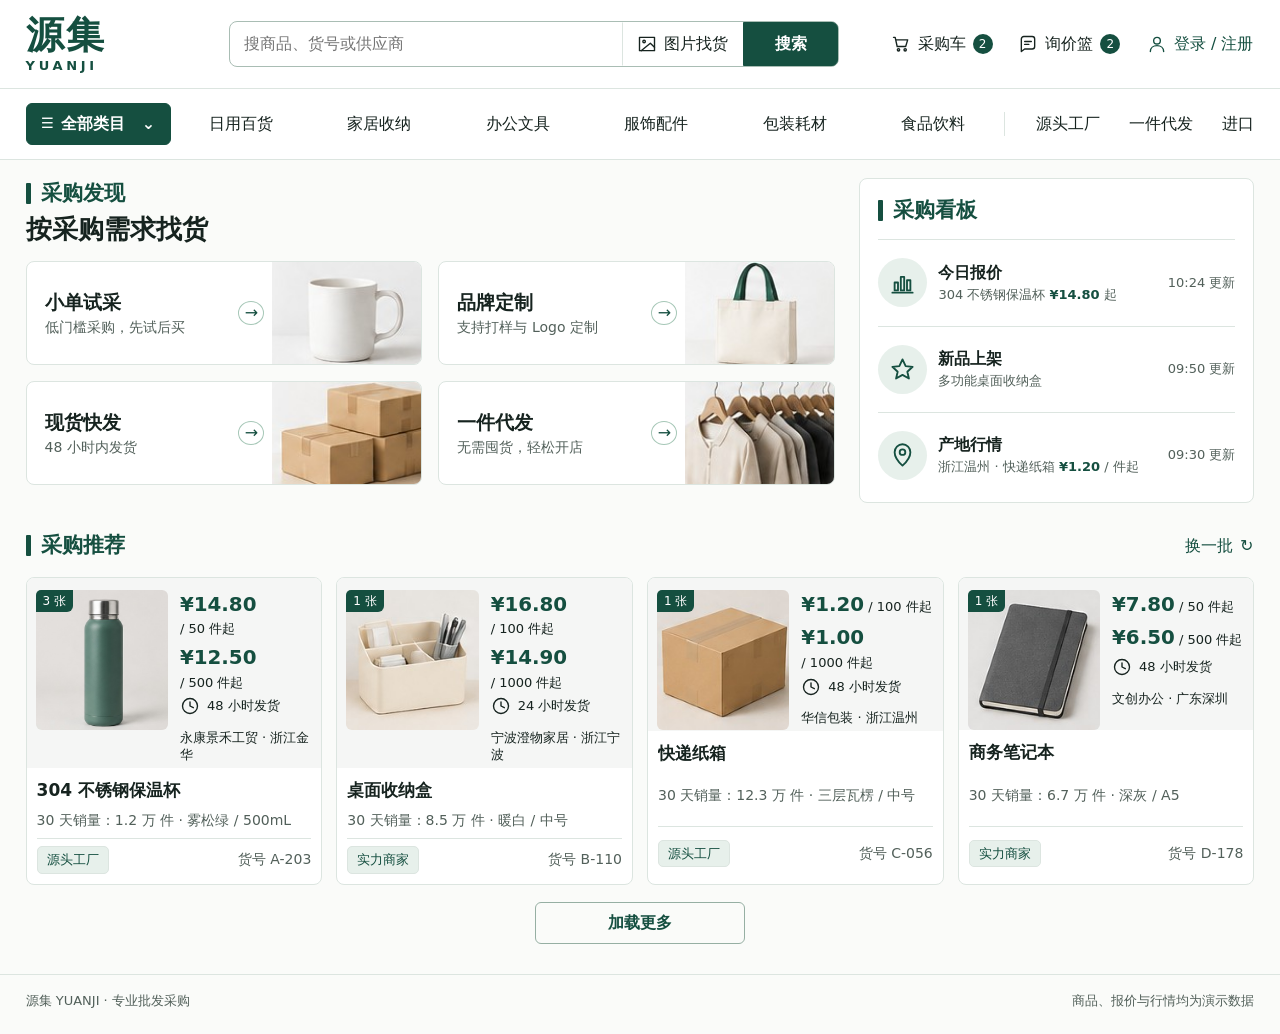
==== commit fcd0d7f3: "feat: 按 v2 设计稿重做四页并打通采购演示流程 - 视觉：四页统一墨绿/灰白设计令牌、白色页头、细线分区与本地摄影素材，新增 design-images/v2 设计稿归档 - 首页：类目与采购" ====
--- a/01-home.html
+++ b/01-home.html
@@ -1,346 +1,51 @@
-<!DOCTYPE html>
+<!doctype html>
 <html lang="zh-CN">
 <head>
-<meta charset="UTF-8">
-<meta name="viewport" content="width=device-width, initial-scale=1.0">
-<title>源集 YUANJI · 专业 B2B 批发采购平台</title>
-<link rel="stylesheet" href="assets/tokens.css">
-<link rel="stylesheet" href="assets/app.css">
-<style>
-  .hero-strip { background: var(--blue-900); color:#fff; padding:22px 0; }
-  .hero-strip h1 { font-size:26px; margin:0 0 6px; font-weight:700; letter-spacing:.5px; }
-  .hero-strip p { margin:0; color:rgba(255,255,255,.72); font-size:13px; }
-  .hero-metrics { display:flex; gap:34px; margin-top:18px; }
-  .hero-metrics .m .v { font-family:var(--font-num); font-size:22px; font-weight:700; }
-  .hero-metrics .m .k { font-size:11px; color:rgba(255,255,255,.6); }
-  .tool-strip { display:grid; grid-template-columns:repeat(4,1fr); border:1px solid var(--line); background:#fff; }
-  .tool-cell { padding:16px 18px; border-right:1px solid var(--line); display:flex; gap:12px; align-items:flex-start; }
-  .tool-cell:last-child{border-right:none;}
-  .tool-cell .ico { color:var(--blue-700); margin-top:2px; }
-  .tool-cell h5 { margin:0 0 3px; font-size:13px; font-weight:700; }
-  .tool-cell p { margin:0; font-size:11px; color:var(--ink-500); line-height:1.5; }
-  .belt-grid { display:grid; grid-template-columns:repeat(8,1fr); border:1px solid var(--line); background:#fff; }
-  .belt-cell { padding:14px 8px; text-align:center; border-right:1px solid var(--line); }
-  .belt-cell:last-child{border-right:none;}
-  .belt-cell .bnum { font-family:var(--font-num); font-size:17px; font-weight:700; color:var(--blue-700); }
-  .belt-cell .bname { font-size:11px; color:var(--ink-700); margin-top:4px; }
-  .belt-cell .bcnt { font-size:10px; color:var(--ink-400); margin-top:2px; }
-  /* 非对称 hero：7/5 数据墙（去均匀化） */
-  .hero-grid { display:grid; grid-template-columns: 1.35fr 1fr; gap:0; border:1px solid var(--line-blue); background:var(--blue-900); color:#fff; }
-  .hero-main { padding:26px 30px; border-right:1px solid rgba(255,255,255,.18); }
-  .hero-main h1 { font-size:34px; margin:0 0 10px; font-weight:600; letter-spacing:-.5px; line-height:1.2; }
-  .hero-main p { margin:0; color:rgba(255,255,255,.72); font-size:13px; max-width:460px; line-height:1.7; }
-  .hero-kicker { font-family:var(--font-num); font-size:10px; letter-spacing:3px; color:var(--blue-300); margin-bottom:14px; }
-  .hero-side { display:grid; grid-template-columns:1fr 1fr; }
-  .hero-side .hc { padding:18px 20px; border-bottom:1px solid rgba(255,255,255,.14); }
-  .hero-side .hc:nth-child(odd){ border-right:1px solid rgba(255,255,255,.14); }
-  .hero-side .hc .v { font-family:var(--font-num); font-size:24px; font-weight:700; letter-spacing:-.5px; }
-  .hero-side .hc .k { font-size:10px; color:rgba(255,255,255,.55); margin-top:3px; }
-  /* 价格情报通栏声明带：打破节奏 */
-  .intel-band { background:var(--blue-700); color:#fff; display:grid; grid-template-columns:170px 1fr auto; align-items:center; gap:22px; padding:14px 22px; margin:var(--s-8) 0; }
-  .intel-band .ib-tag { font-family:var(--font-num); font-size:11px; letter-spacing:2px; border:1px solid rgba(255,255,255,.6); padding:6px 10px; text-align:center; }
-  .intel-band .ib-line { font-size:13px; line-height:1.6; }
-  .intel-band .ib-line b { font-family:var(--font-num); font-size:15px; }
-  .intel-band .ib-meta { font-size:11px; color:rgba(255,255,255,.72); text-align:right; font-family:var(--font-num); }
-</style>
+  <meta charset="utf-8">
+  <meta name="viewport" content="width=device-width, initial-scale=1">
+  <title>源集 · 批发采购首页</title>
+  <link rel="stylesheet" href="assets/tokens.css">
+  <link rel="stylesheet" href="assets/app.css">
+  <script defer src="assets/icons.js"></script>
+  <script defer src="assets/app.js"></script>
+  <script defer src="assets/pages.js"></script>
 </head>
-<body>
-<script src="assets/icons.js"></script>
-
-<div class="topbar"><div class="wrap">
-  <div class="tb-left">专业批发采购平台 · 参数透明，供给可比</div>
-  <div class="tb-right"><a href="#">采购指南</a><a href="04-workbench.html">我的工作台</a><a href="#">帮助中心</a><a href="#" style="color:#fff">登录 / 注册</a></div>
-</div></div>
-
-<header class="site-header">
-  <div class="wrap header-main">
-    <a href="01-home.html" class="logo"><span class="logo-mark">源</span><span class="logo-text">源集<small>YUANJI</small></span></a>
-    <div class="search-box">
-      <input type="text" placeholder="搜索商品、货号或产业带，如：304不锈钢保温杯">
-      <button class="btn-search"><svg class="ico"><use href="#i-search"></use></svg>搜索</button>
-    </div>
-    <div class="img-search"><svg class="ico"><use href="#i-image"></use></svg>图片找货</div>
-    <div class="header-actions">
-      <a href="04-workbench.html" class="ha-item"><svg class="ico ha-ico"><use href="#i-inquiry"></use></svg>询价篮<span class="badge hidden" id="badge-inquiry">0</span></a>
-      <a href="04-workbench.html" class="ha-item"><svg class="ico ha-ico"><use href="#i-cart"></use></svg>采购车<span class="badge hidden" id="badge-cart">0</span></a>
-    </div>
-  </div>
-  <nav class="nav-bar"><div class="wrap">
-    <div class="nav-cat-all"><svg class="ico"><use href="#i-menu"></use></svg>全部商品分类</div>
-    <div class="nav-links">
-      <a href="01-home.html" class="active">首页</a><a href="02-listing.html">源头工厂</a>
-      <a href="02-listing.html">一件代发</a><a href="02-listing.html">定制加工</a>
-      <a href="02-listing.html">进口好货</a><a href="02-listing.html">产业带</a>
-    </div>
-    <div class="nav-extra"><span>今日询价 <b class="num">2,481</b></span><span>在线供应商 <b class="num">8.6万</b></span></div>
-  </div></nav>
-</header>
-
-<!-- Hero 非对称数据墙 -->
-<div style="background:var(--blue-900);padding:22px 0 0"><div class="wrap">
-<div class="hero-grid">
-  <div class="hero-main">
-    <div class="hero-kicker">YUANJI / PROCUREMENT INTELLIGENCE</div>
-    <h1>让源头供给，<br>透明可比。</h1>
-    <p>不靠"逛"，靠参数。阶梯价、起批量、交期与资质，在每一张卡片的第一屏就摆清楚——为真正做批采的人设计。</p>
-  </div>
-  <div class="hero-side">
-    <div class="hc"><div class="v">128,400+</div><div class="k">可比对货源 · 今日 +1,206</div></div>
-    <div class="hc"><div class="v">8.6 万</div><div class="k">已核验供应商</div></div>
-    <div class="hc"><div class="v">32</div><div class="k">源头产业带直连</div></div>
-    <div class="hc"><div class="v">48h</div><div class="k">中位响应时效</div></div>
-  </div>
-</div>
-</div></div>
-
-<div class="wrap">
-
-  <!-- 采购身份 -->
-  <section class="section" style="margin-top:24px">
-    <div style="display:flex;align-items:center;gap:14px;flex-wrap:wrap">
-      <span class="swiss-num">01 / 采购身份</span>
-      <div class="identity-bar">
-        <button class="id-chip active"><svg class="ico ico-sm"><use href="#i-grid"></use></svg>全部货源</button>
-        <button class="id-chip"><svg class="ico ico-sm"><use href="#i-factory"></use></svg>源头工厂</button>
-        <button class="id-chip"><svg class="ico ico-sm"><use href="#i-package"></use></svg>一件代发</button>
-        <button class="id-chip"><svg class="ico ico-sm"><use href="#i-globe"></use></svg>进口好货</button>
-        <button class="id-chip"><svg class="ico ico-sm"><use href="#i-cog"></use></svg>支持定制</button>
+<body data-page="home">
+  <header class="site-header" id="site-header"></header>
+  <nav class="category-nav" aria-label="采购类目">
+    <div class="wrap">
+      <details class="categories"><summary class="button primary">全部类目</summary><div id="category-menu" class="category-menu"></div></details>
+      <div id="category-links" class="category-links"></div>
+      <div class="identities">
+        <a href="02-listing.html?cert=源头工厂">源头工厂</a><a href="02-listing.html?scene=一件代发">一件代发</a><a href="02-listing.html?scene=进口">进口</a>
       </div>
     </div>
-  </section>
-
-  <!-- 价格情报通栏：数据故事，去均匀化 -->
-  <div class="intel-band">
-    <div class="ib-tag">PRICE<br>INTEL</div>
-    <div class="ib-line">今日「304不锈钢保温杯」中位单价 <b>¥11.80</b>，较昨日 <b>−2.3%</b>；500 件档价格带集中在 <b>¥10.8–¥12.5</b>。低于 ¥10 的报价请重点核验材质与交期。</div>
-    <div class="ib-meta">更新 11:42 · 样本 1,286 条</div>
-  </div>
-
-  <!-- 场景频道 -->
-  <section class="section">
-    <div class="section-head"><span class="sn">02</span><h2>按场景找货</h2><span class="sub">按采购场景聚合，直达可比对货源</span><a href="02-listing.html" class="more">全部场景 <svg class="ico ico-sm"><use href="#i-arrow"></use></svg></a></div>
-    <div class="channel-grid">
-      <a href="02-listing.html" class="channel-card"><svg class="ico ico-lg ch-ico"><use href="#i-cog"></use></svg><h4>工业品·五金</h4><p>标准件 / 手动工具 / 劳保用品</p></a>
-      <a href="02-listing.html" class="channel-card"><svg class="ico ico-lg ch-ico"><use href="#i-package"></use></svg><h4>包装·印刷</h4><p>纸箱 / 标签 / 定制包材</p></a>
-      <a href="02-listing.html" class="channel-card"><svg class="ico ico-lg ch-ico"><use href="#i-user"></use></svg><h4>服饰·鞋帽</h4><p>一件代发 / 源头厂货</p></a>
-      <a href="02-listing.html" class="channel-card"><svg class="ico ico-lg ch-ico"><use href="#i-grid"></use></svg><h4>家居·百货</h4><p>收纳 / 厨具 / 家纺布艺</p></a>
-      <a href="02-listing.html" class="channel-card"><svg class="ico ico-lg ch-ico"><use href="#i-chart"></use></svg><h4>3C·电子</h4><p>配件 / 智能硬件 / 方案</p></a>
-      <a href="02-listing.html" class="channel-card"><svg class="ico ico-lg ch-ico"><use href="#i-shield"></use></svg><h4>美妆·日化</h4><p>包材 / 成品 / OEM 代工</p></a>
+  </nav>
+  <main class="wrap home-main">
+    <div class="discovery">
+      <section aria-labelledby="discovery-title">
+        <p class="section-mark">采购发现</p><h1 id="discovery-title">按采购需求找货</h1>
+        <div class="scenes">
+          <a class="scene" href="02-listing.html?scene=小单试采"><span><strong>小单试采</strong><small>低门槛采购，先试后买</small></span><img src="assets/photos/trial.jpg" alt="" width="175" height="99"></a>
+          <a class="scene" href="02-listing.html?scene=品牌定制"><span><strong>品牌定制</strong><small>支持打样与 Logo 定制</small></span><img src="assets/photos/custom.jpg" alt="" width="177" height="100"></a>
+          <a class="scene" href="02-listing.html?scene=现货快发"><span><strong>现货快发</strong><small>48 小时内发货</small></span><img src="assets/photos/express.jpg" alt="" width="176" height="98"></a>
+          <a class="scene" href="02-listing.html?scene=一件代发"><span><strong>一件代发</strong><small>无需囤货，轻松开店</small></span><img src="assets/photos/dropship.jpg" alt="" width="177" height="98"></a>
+        </div>
+      </section>
+      <aside class="panel board" aria-labelledby="board-title">
+        <h2 class="section-mark" id="board-title">采购看板</h2>
+        <a href="03-detail.html?id=p1" class="board-row"><span class="board-icon"><svg class="ico" aria-hidden="true"><use href="#i-chart"/></svg></span><span><strong>今日报价</strong><small>304 不锈钢保温杯 <b id="board-cup" class="money"></b> 起</small></span><time datetime="10:24">10:24 更新</time></a>
+        <a href="03-detail.html?id=p2" class="board-row"><span class="board-icon"><svg class="ico" aria-hidden="true"><use href="#i-star"/></svg></span><span><strong>新品上架</strong><small>多功能桌面收纳盒</small></span><time datetime="09:50">09:50 更新</time></a>
+        <a href="02-listing.html?cat=包装耗材" class="board-row"><span class="board-icon"><svg class="ico" aria-hidden="true"><use href="#i-location"/></svg></span><span><strong>产地行情</strong><small>浙江温州 · 快递纸箱 <b id="board-carton" class="money"></b> / 件起</small></span><time datetime="09:30">09:30 更新</time></a>
+      </aside>
     </div>
-  </section>
-
-  <!-- 采购工具（创新：工具前置） -->
-  <section class="section">
-    <div class="section-head"><span class="sn">03</span><h2>采购工具</h2><span class="sub">把重复的比价动作交给工具</span></div>
-    <div class="tool-strip">
-      <div class="tool-cell"><svg class="ico ico-lg"><use href="#i-ruler"></use></svg><div><h5>阶梯价对比</h5><p>同一商品多供应商价格梯度条并排比对</p></div></div>
-      <div class="tool-cell"><svg class="ico ico-lg"><use href="#i-image"></use></svg><div><h5>以图找货</h5><p>上传图片，匹配同款与相似货源</p></div></div>
-      <div class="tool-cell"><svg class="ico ico-lg"><use href="#i-verified"></use></svg><div><h5>供应商核验</h5><p>资质证照、工厂实拍、履约数据一键查</p></div></div>
-      <div class="tool-cell"><svg class="ico ico-lg"><use href="#i-inquiry"></use></svg><div><h5>批量询价</h5><p>跨页勾选商品，一次发给多家供应商</p></div></div>
-    </div>
-  </section>
-
-  <!-- 采购看板 -->
-  <section class="section">
-    <div class="section-head"><span class="sn">04</span><h2>采购看板</h2><span class="sub">行情与供给动态，辅助采购判断</span></div>
-    <div class="board-grid">
-      <div class="board-card">
-        <h4><span class="dot"></span>热门询价品类 <span class="upd">实时</span></h4>
-        <div class="board-row"><span class="rank">01</span><span class="name">304不锈钢保温杯</span><span class="val up">3,214 次</span></div>
-        <div class="board-row"><span class="rank">02</span><span class="name">可降解快递袋</span><span class="val up">2,876 次</span></div>
-        <div class="board-row"><span class="rank">03</span><span class="name">蓝牙耳机套料</span><span class="val up">2,103 次</span></div>
-        <div class="board-row"><span class="rank">04</span><span class="name">亚克力展示架</span><span class="val">1,640 次</span></div>
-        <div class="board-row"><span class="rank">05</span><span class="name">真空压缩袋</span><span class="val">1,282 次</span></div>
-      </div>
-      <div class="board-card">
-        <h4><span class="dot"></span>产业带行情 <span class="upd">今日</span></h4>
-        <div class="board-row"><span class="name">永康 · 五金工具</span><span class="val">¥18.40</span></div>
-        <div class="board-row"><span class="name">义乌 · 日用百货</span><span class="val">¥6.80</span></div>
-        <div class="board-row"><span class="name">深圳 · 3C配件</span><span class="val">¥23.50</span></div>
-        <div class="board-row"><span class="name">广州 · 美妆包材</span><span class="val">¥1.25</span></div>
-        <div class="board-row"><span class="name">佛山 · 铝制品</span><span class="val">¥32.10</span></div>
-      </div>
-      <div class="board-card">
-        <h4><span class="dot"></span>新认证源头厂 <span class="upd">近7日</span></h4>
-        <div class="board-row"><span class="rank">01</span><span class="name">永康市金盾工贸有限公司</span><span class="val">源头工厂</span></div>
-        <div class="board-row"><span class="rank">02</span><span class="name">义乌市合川日用品厂</span><span class="val">源头工厂</span></div>
-        <div class="board-row"><span class="rank">03</span><span class="name">东莞长安精密塑胶厂</span><span class="val">支持定制</span></div>
-        <div class="board-row"><span class="rank">04</span><span class="name">佛山南海铝制品加工厂</span><span class="val">源头工厂</span></div>
-        <div class="board-row"><span class="rank">05</span><span class="name">深圳宝安声学科技</span><span class="val">源头工厂</span></div>
-      </div>
-    </div>
-  </section>
-
-  <!-- 产业带 -->
-  <section class="section">
-    <div class="section-head"><span class="sn">05</span><h2>源头产业带</h2><span class="sub">产地直连，减少中间环节</span><a href="02-listing.html" class="more">查看全部 <svg class="ico ico-sm"><use href="#i-arrow"></use></svg></a></div>
-    <div class="belt-grid">
-      <a href="02-listing.html" class="belt-cell"><div class="bnum">永康</div><div class="bname">五金杯壶</div><div class="bcnt">2,140 家</div></a>
-      <a href="02-listing.html" class="belt-cell"><div class="bnum">义乌</div><div class="bname">日用百货</div><div class="bcnt">5,860 家</div></a>
-      <a href="02-listing.html" class="belt-cell"><div class="bnum">深圳</div><div class="bname">3C电子</div><div class="bcnt">3,420 家</div></a>
-      <a href="02-listing.html" class="belt-cell"><div class="bnum">东莞</div><div class="bname">塑胶模具</div><div class="bcnt">2,760 家</div></a>
-      <a href="02-listing.html" class="belt-cell"><div class="bnum">广州</div><div class="bname">美妆包材</div><div class="bcnt">1,980 家</div></a>
-      <a href="02-listing.html" class="belt-cell"><div class="bnum">佛山</div><div class="bname">铝制家居</div><div class="bcnt">1,240 家</div></a>
-      <a href="02-listing.html" class="belt-cell"><div class="bnum">苏州</div><div class="bname">精密制造</div><div class="bcnt">1,560 家</div></a>
-      <a href="02-listing.html" class="belt-cell"><div class="bnum">泉州</div><div class="bname">鞋服箱包</div><div class="bcnt">2,310 家</div></a>
-    </div>
-  </section>
-
-  <!-- 推荐商品流 -->
-  <section class="section">
-    <div class="section-head"><span class="sn">06</span><h2>为你推荐</h2><span class="sub">价格梯度条可视化：深→浅代表量大价优，命中档位高亮</span><a href="02-listing.html" class="more">更多好货 <svg class="ico ico-sm"><use href="#i-arrow"></use></svg></a></div>
-    <div class="product-grid" id="rec-grid">
-
-      <div class="product-card">
-        <div class="pc-img"><div data-art="tumbler"></div><span class="img-count">6 图 · 工艺线稿</span></div>
-        <div class="pc-body">
-          <div class="decision-band">
-            <div class="price-line"><span class="price-main"><span class="cur">¥</span>12.50</span><span class="price-step">≥2000 <b>¥10.80</b></span></div>
-            <div class="ruler"><span class="seg s1"></span><span class="seg s2"></span><span class="seg s3"></span></div>
-            <div class="ruler-labels"><span>50件 ¥12.50</span><span>500件 ¥11.20</span><span>2000件 ¥10.80</span></div>
-            <div class="decision-meta"><span class="moq"><b>50</b> 件起批</span><span class="tag-lead">48h发货</span></div>
-          </div>
-          <div class="pc-title">304不锈钢保温杯 定制logo 真空锁温 商务礼品杯</div>
-          <div class="pc-sold">30天成交 <b>1.2万</b> 件 <span class="spark" data-spark="up"></span> <span class="trend-up">+18%</span> · 回头率 32%</div>
-          <div class="pc-supplier">永康市金盾工贸 <span class="loc">· 浙江金华</span> <span class="trust-meter"><span class="trust-bar"><i style="width:96%"></i></span>96</span></div>
-          <div class="pc-bottom">
-            <div class="badge-row"><span class="badge-tag qual">源头工厂</span><span class="badge-tag">一件代发</span><span class="badge-tag">7天无理由</span></div>
-            <div class="pc-spec">SPEC A-203 · 4色 / 3容量</div>
-            <div class="pc-actions"><button class="btn-add-inquiry" data-add-inquiry="p1" data-title="304不锈钢保温杯 定制logo" data-price="12.50" data-moq="50件起批" data-glyph="i-package"><svg class="ico ico-sm"><use href="#i-plus"></use></svg>加入询价</button><a href="03-detail.html" class="btn-detail"><svg class="ico ico-sm"><use href="#i-arrow"></use></svg></a></div>
-          </div>
-        </div>
-      </div>
-
-      <div class="product-card">
-        <div class="pc-img"><div data-art="bag"></div><span class="img-count">4 图 · 工艺线稿</span></div>
-        <div class="pc-body">
-          <div class="decision-band">
-            <div class="price-line"><span class="price-main"><span class="cur">¥</span>0.28</span><span class="price-step">≥10000 <b>¥0.21</b></span></div>
-            <div class="ruler"><span class="seg s1"></span><span class="seg s2"></span><span class="seg s3"></span></div>
-            <div class="ruler-labels"><span>500个 ¥0.28</span><span>5000个 ¥0.24</span><span>10000个 ¥0.21</span></div>
-            <div class="decision-meta"><span class="moq"><b>500</b> 个起批</span><span class="tag-lead">24h发货</span></div>
-          </div>
-          <div class="pc-title">可降解快递袋 环保PLA材质 电商打包袋 支持印刷</div>
-          <div class="pc-sold">30天成交 <b>8.6万</b> 件 <span class="spark" data-spark="up"></span> <span class="trend-up">+31%</span> · 回头率 41%</div>
-          <div class="pc-supplier">义乌市合川日用品厂 <span class="loc">· 浙江金华</span> <span class="trust-meter"><span class="trust-bar"><i style="width:94%"></i></span>94</span></div>
-          <div class="pc-bottom">
-            <div class="badge-row"><span class="badge-tag qual">源头工厂</span><span class="badge-tag">可降解认证</span></div>
-            <div class="pc-spec">SPEC B-0917 · 3规格</div>
-            <div class="pc-actions"><button class="btn-add-inquiry" data-add-inquiry="p2" data-title="可降解快递袋 环保材质" data-price="0.28" data-moq="500个起批" data-glyph="i-package"><svg class="ico ico-sm"><use href="#i-plus"></use></svg>加入询价</button><a href="03-detail.html" class="btn-detail"><svg class="ico ico-sm"><use href="#i-arrow"></use></svg></a></div>
-          </div>
-        </div>
-      </div>
-
-      <div class="product-card">
-        <div class="pc-img"><div data-art="earbuds"></div><span class="img-count">9 图 · 工艺线稿</span></div>
-        <div class="pc-body">
-          <div class="decision-band">
-            <div class="price-line"><span class="price-main"><span class="cur">¥</span>23.50</span><span class="price-step">≥1000 <b>¥19.80</b></span></div>
-            <div class="ruler"><span class="seg s1"></span><span class="seg s2"></span><span class="seg s3"></span></div>
-            <div class="ruler-labels"><span>20件 ¥23.50</span><span>200件 ¥21.60</span><span>1000件 ¥19.80</span></div>
-            <div class="decision-meta"><span class="moq"><b>20</b> 件起批</span><span class="tag-lead">48h发货</span></div>
-          </div>
-          <div class="pc-title">TWS蓝牙耳机 主动降噪 长续航 支持ODM/OEM定制</div>
-          <div class="pc-sold">30天成交 <b>6,240</b> 件 <span class="spark" data-spark="up"></span> <span class="trend-up">+9%</span> · 回头率 28%</div>
-          <div class="pc-supplier">深圳宝安声学科技 <span class="loc">· 广东深圳</span> <span class="trust-meter"><span class="trust-bar"><i style="width:91%"></i></span>91</span></div>
-          <div class="pc-bottom">
-            <div class="badge-row"><span class="badge-tag qual">源头工厂</span><span class="badge-tag">支持定制</span></div>
-            <div class="pc-spec">SPEC C-556 · 5色</div>
-            <div class="pc-actions"><button class="btn-add-inquiry" data-add-inquiry="p3" data-title="TWS蓝牙耳机 支持ODM" data-price="23.50" data-moq="20件起批" data-glyph="i-cog"><svg class="ico ico-sm"><use href="#i-plus"></use></svg>加入询价</button><a href="03-detail.html" class="btn-detail"><svg class="ico ico-sm"><use href="#i-arrow"></use></svg></a></div>
-          </div>
-        </div>
-      </div>
-
-      <div class="product-card">
-        <div class="pc-img"><div data-art="display"></div><span class="img-count">5 图 · 工艺线稿</span></div>
-        <div class="pc-body">
-          <div class="decision-band">
-            <div class="price-line"><span class="price-main"><span class="cur">¥</span>8.60</span><span class="price-step">≥500 <b>¥7.20</b></span></div>
-            <div class="ruler"><span class="seg s1"></span><span class="seg s2"></span><span class="seg s3"></span></div>
-            <div class="ruler-labels"><span>30件 ¥8.60</span><span>200件 ¥7.90</span><span>500件 ¥7.20</span></div>
-            <div class="decision-meta"><span class="moq"><b>30</b> 件起批</span><span class="tag-lead">72h发货</span></div>
-          </div>
-          <div class="pc-title">亚克力展示架 透明陈列架 化妆品店桌面展示道具</div>
-          <div class="pc-sold">30天成交 <b>3,180</b> 件 <span class="spark" data-spark="flat"></span> <span class="trend-dn">+2%</span> · 回头率 35%</div>
-          <div class="pc-supplier">东莞长安精密塑胶厂 <span class="loc">· 广东东莞</span> <span class="trust-meter"><span class="trust-bar"><i style="width:89%"></i></span>89</span></div>
-          <div class="pc-bottom">
-            <div class="badge-row"><span class="badge-tag qual">支持定制</span><span class="badge-tag">7天无理由</span></div>
-            <div class="pc-spec">SPEC D-778 · 多规格</div>
-            <div class="pc-actions"><button class="btn-add-inquiry" data-add-inquiry="p4" data-title="亚克力展示架 透明陈列架" data-price="8.60" data-moq="30件起批" data-glyph="i-grid"><svg class="ico ico-sm"><use href="#i-plus"></use></svg>加入询价</button><a href="03-detail.html" class="btn-detail"><svg class="ico ico-sm"><use href="#i-arrow"></use></svg></a></div>
-          </div>
-        </div>
-      </div>
-
-      <div class="product-card">
-        <div class="pc-img"><div data-art="bottle"></div><span class="img-count">7 图 · 工艺线稿</span></div>
-        <div class="pc-body">
-          <div class="decision-band">
-            <div class="price-line"><span class="price-main"><span class="cur">¥</span>1.25</span><span class="price-step">≥10000 <b>¥0.98</b></span></div>
-            <div class="ruler"><span class="seg s1"></span><span class="seg s2"></span><span class="seg s3"></span></div>
-            <div class="ruler-labels"><span>1000个 ¥1.25</span><span>5000个 ¥1.10</span><span>10000个 ¥0.98</span></div>
-            <div class="decision-meta"><span class="moq"><b>1000</b> 个起批</span><span class="tag-lead">48h发货</span></div>
-          </div>
-          <div class="pc-title">化妆品分装瓶 真空按压瓶 旅行套装包材 支持定制</div>
-          <div class="pc-sold">30天成交 <b>12万</b> 件 <span class="spark" data-spark="up"></span> <span class="trend-up">+42%</span> · 回头率 44%</div>
-          <div class="pc-supplier">广州白云美辰包材 <span class="loc">· 广东广州</span> <span class="trust-meter"><span class="trust-bar"><i style="width:97%"></i></span>97</span></div>
-          <div class="pc-bottom">
-            <div class="badge-row"><span class="badge-tag qual">源头工厂</span><span class="badge-tag">支持定制</span></div>
-            <div class="pc-spec">SPEC E-231 · 6规格</div>
-            <div class="pc-actions"><button class="btn-add-inquiry" data-add-inquiry="p5" data-title="化妆品分装瓶 包材定制" data-price="1.25" data-moq="1000个起批" data-glyph="i-shield"><svg class="ico ico-sm"><use href="#i-plus"></use></svg>加入询价</button><a href="03-detail.html" class="btn-detail"><svg class="ico ico-sm"><use href="#i-arrow"></use></svg></a></div>
-          </div>
-        </div>
-      </div>
-
-      <div class="product-card">
-        <div class="pc-img"><div data-art="shelf"></div><span class="img-count">6 图 · 工艺线稿</span></div>
-        <div class="pc-body">
-          <div class="decision-band">
-            <div class="price-line"><span class="price-main"><span class="cur">¥</span>32.10</span><span class="price-step">≥300 <b>¥28.50</b></span></div>
-            <div class="ruler"><span class="seg s1"></span><span class="seg s2"></span><span class="seg s3"></span></div>
-            <div class="ruler-labels"><span>50件 ¥32.10</span><span>100件 ¥30.20</span><span>300件 ¥28.50</span></div>
-            <div class="decision-meta"><span class="moq"><b>50</b> 件起批</span><span class="tag-lead">72h发货</span></div>
-          </div>
-          <div class="pc-title">铝合金折叠置物架 免打孔浴室收纳架 承重加强</div>
-          <div class="pc-sold">30天成交 <b>2,090</b> 件 <span class="spark" data-spark="flat"></span> <span class="trend-dn">+5%</span> · 回头率 31%</div>
-          <div class="pc-supplier">佛山南海铝制品加工厂 <span class="loc">· 广东佛山</span> <span class="trust-meter"><span class="trust-bar"><i style="width:88%"></i></span>88</span></div>
-          <div class="pc-bottom">
-            <div class="badge-row"><span class="badge-tag qual">源头工厂</span><span class="badge-tag">现货</span></div>
-            <div class="pc-spec">SPEC F-640 · 3规格</div>
-            <div class="pc-actions"><button class="btn-add-inquiry" data-add-inquiry="p6" data-title="铝合金折叠置物架" data-price="32.10" data-moq="50件起批" data-glyph="i-cog"><svg class="ico ico-sm"><use href="#i-plus"></use></svg>加入询价</button><a href="03-detail.html" class="btn-detail"><svg class="ico ico-sm"><use href="#i-arrow"></use></svg></a></div>
-          </div>
-        </div>
-      </div>
-
-    </div>
-    <div style="text-align:center;margin-top:24px"><a href="02-listing.html" class="btn-ghost">查看全部货源 <svg class="ico ico-sm"><use href="#i-arrow"></use></svg></a></div>
-  </section>
-
-</div>
-
-<footer class="site-footer"><div class="wrap">
-  <div style="flex:2"><div class="f-brand">源集 YUANJI</div><p>专业 B2B 批发采购平台 · 参数透明 · 供给可比 · 交易可信</p></div>
-  <div><h5>采购者</h5><a href="#">找货指南</a><a href="#">询价技巧</a><a href="#">采购保障</a></div>
-  <div><h5>供应商</h5><a href="#">入驻申请</a><a href="#">资质认证</a><a href="#">工厂直供</a></div>
-  <div><h5>关于</h5><a href="index.html">设计规范</a><a href="#">联系我们</a><a href="#">合规声明</a></div>
-</div><div class="footer-bottom wrap">© 2026 源集 YUANJI · 本设计为产品演示，数据均为模拟</div></footer>
-
-<div class="toast" id="toast"></div>
-<script src="assets/product-art.js"></script>
-<script>
-// 微趋势 sparkline：用确定性高度序列生成，避免随机数导致的抖动
-(function(){
-  var PATTERNS = {
-    up:   [3,5,4,7,6,9,8,11,10,13],
-    flat: [6,7,6,8,7,7,8,7,9,8]
-  };
-  document.querySelectorAll('[data-spark]').forEach(function(el){
-    var seq = PATTERNS[el.getAttribute('data-spark')] || PATTERNS.flat;
-    el.innerHTML = seq.map(function(h,i){
-      return '<i style="height:'+h+'px'+(i>=8?'" class="up':'"')+'></i>';
-    }).join('');
-  });
-})();
-</script>
-<script src="assets/app.js"></script>
+    <section class="recommend" aria-labelledby="recommend-title">
+      <div class="section-head"><h2 class="section-mark" id="recommend-title">采购推荐</h2><button id="shuffle" class="link" type="button">换一批 <span aria-hidden="true">↻</span></button></div>
+      <p class="visually-hidden" id="recommend-status" role="status"></p>
+      <div class="product-grid" id="recommend-grid"></div>
+      <div class="center"><button class="button outline" id="load-more" type="button">加载更多</button></div>
+    </section>
+  </main>
+  <footer class="site-footer wrap">源集 YUANJI · 专业批发采购 <span>商品、报价与行情均为演示数据</span></footer>
 </body>
 </html>
--- a/assets/tokens.css
+++ b/assets/tokens.css
@@ -1,105 +1,40 @@
-/* ============================================================
-   源集 YUANJI · 设计令牌  [Swiss / 蓝白]
-   Anchor: Swiss — 纯白 + Yves Klein Blue + 无衬线 + 可见网格
-   Differentiator: Blueprint 参数刻度（价格梯度条 + 工程网格 + 编号系统）
-   ============================================================ */
 :root {
-  /* ---- 蓝色阶（单一强调色：Yves Klein Blue） ---- */
-  --blue-950: #00104a;
-  --blue-900: #001a57;   /* 深蓝：主文字 / 页头 */
-  --blue-800: #00247d;   /* 深蓝：导航 */
-  --blue-700: #002fa7;   /* Yves Klein Blue：主色 / 按钮 */
-  --blue-600: #1b4dde;   /* 交互态 */
-  --blue-500: #3d6fe8;   /* 亮蓝：图表次色 */
-  --blue-300: #9db8f0;
-  --blue-100: #e6ecff;
-  --blue-050: #f2f5ff;
-
-  /* ---- 中性冷灰（不带黄调） ---- */
-  --ink-900: #0a0d14;
-  --ink-700: #333a49;
-  --ink-500: #6b7382;
-  --ink-400: #949bab;
-  --ink-300: #bcc2cf;
-  --line: #dde2ec;       /* 常规 1px 规则线 */
-  --line-blue: #b9c8ee;  /* 蓝色细规则（Swiss hairline） */
-  --bg: #f7f7f8;
-  --surface: #ffffff;
-  --surface-alt: #f4f6fb;
-
-  /* ---- 语义色：全部落在蓝白体系内 ---- */
-  --price: #002fa7;
-  --price-strong: #001a57;
-  --danger: #c0102f;     /* Swiss Red，仅缺货/错误极少量 */
-  --success: #002fa7;
-
-  /* ---- Swiss 圆角：近乎直角 ---- */
-  --r-xs: 0px;
-  --r-sm: 2px;
-  --r-md: 3px;
-
-  /* ---- 阴影：几乎无，靠细线划分 ---- */
-  --shadow-sm: 0 1px 2px rgba(0, 26, 87, 0.06);
-  --shadow-pop: 0 10px 30px rgba(0, 26, 87, 0.14);
-
-  /* ---- 间距 ---- */
-  --s-1: 4px;  --s-2: 8px;  --s-3: 12px; --s-4: 16px;
-  --s-5: 20px; --s-6: 24px; --s-8: 32px; --s-10: 40px;
-
-  /* ---- 字体：单一无衬线家族 ---- */
-  --font: "Helvetica Neue", Helvetica, Arial, "PingFang SC", "Microsoft YaHei", sans-serif;
-  --font-num: "Helvetica Neue", Arial, sans-serif;
-
-  --page-max: 1280px;
+  color-scheme: light;
+  --ink: #16231f;
+  --muted: #52605a;
+  --green: #154f40;
+  --green-dark: #103f33;
+  --soft: #e7f0eb;
+  --base: #f4f7f5;
+  --paper: #fff;
+  --line: #dce5e0;
+  --radius: 8px;
+  --gap: 16px;
+  --gutter: clamp(16px, 2vw, 32px);
+  font: 16px/1.5 'PingFang SC', 'Microsoft YaHei', system-ui, sans-serif;
+  color: var(--ink);
+  background: var(--base);
 }
-
 * { box-sizing: border-box; }
-html, body { margin: 0; padding: 0; }
-body {
-  font-family: var(--font);
-  color: var(--ink-900);
-  /* Swiss 可见网格：24px 工程网格 —— 记忆点之一 */
-  background-color: var(--bg);
-  background-image:
-    linear-gradient(rgba(0, 47, 167, 0.045) 1px, transparent 1px),
-    linear-gradient(90deg, rgba(0, 47, 167, 0.045) 1px, transparent 1px);
-  background-size: 24px 24px;
-  font-size: 14px;
-  line-height: 1.5;
-  -webkit-font-smoothing: antialiased;
-}
+body { margin: 0; }
+button, input, select, textarea { font: inherit; color: inherit; }
+button { cursor: pointer; }
+button:disabled { cursor: not-allowed; }
 a { color: inherit; text-decoration: none; }
-button, input, select { font-family: inherit; }
-button { cursor: pointer; }
+a:hover, .link:hover { text-decoration: underline; text-underline-offset: 3px; }
 img, svg { display: block; }
-ul { margin: 0; padding: 0; list-style: none; }
-
-.wrap { max-width: var(--page-max); margin: 0 auto; padding: 0 var(--s-6); }
-.muted { color: var(--ink-500); }
-.tiny { font-size: 12px; }
-.num { font-family: var(--font-num); font-variant-numeric: tabular-nums; }
-.price-color { color: var(--price); }
-
-/* ---- SVG 线性图标（替代 Unicode 假图标） ---- */
-.ico { width: 18px; height: 18px; fill: none; stroke: currentColor; stroke-width: 1.7; stroke-linecap: square; stroke-linejoin: miter; flex-shrink: 0; }
-.ico-lg { width: 22px; height: 22px; }
-.ico-sm { width: 14px; height: 14px; }
-
-/* ---- Swiss 编号标签 ---- */
-.swiss-num { font-family: var(--font-num); font-size: 11px; font-weight: 700; color: var(--blue-700); letter-spacing: 1px; }
-
-/* ---- 商品工艺线稿（Blueprint Product Art） ---- */
-.p-art { width: 100%; height: 100%; color: var(--blue-700); display: block; }
-[data-art] { width: 100%; height: 100%; display: grid; place-items: center; color: var(--blue-700); }
-
-/* ---- 微趋势线 / 数据故事 ---- */
-.spark { display: inline-flex; align-items: flex-end; gap: 1px; height: 14px; vertical-align: -2px; }
-.spark i { display: block; width: 3px; background: var(--blue-300); }
-.spark i.up { background: var(--blue-700); }
-.trend-up { color: var(--price); }
-.trend-dn { color: var(--ink-500); }
-
-/* ---- 可信度刻度（供应商评分条） ---- */
-.trust-meter { display: flex; align-items: center; gap: 6px; }
-.trust-bar { flex: 1; height: 3px; background: var(--line); max-width: 54px; }
-.trust-bar i { display: block; height: 100%; background: var(--blue-700); }
+img { max-width: 100%; }
+[hidden] { display: none !important; }
+:focus-visible { outline: 2px solid var(--green); outline-offset: 3px; }
+input[type=checkbox] { width: 16px; height: 16px; accent-color: var(--green); margin: 0; vertical-align: middle; }
+h1, h2, h3, p { margin: 0; }
+h1 { font-size: clamp(25px, 2.3vw, 36px); line-height: 1.25; }
+h2 { font-size: 21px; }
+h3 { font-size: 17px; }
+small, .small { font-size: .875rem; }
+.muted { color: var(--muted); }
+.money, .num, time, output { font-variant-numeric: tabular-nums; }
+.money { font-weight: 750; }
+.wrap { max-width: 1600px; padding-inline: var(--gutter); margin-inline: auto; }
+.ico { width: 20px; height: 20px; flex: none; fill: none; stroke: currentColor; stroke-width: 1.65; stroke-linecap: round; stroke-linejoin: round; }
+.visually-hidden { position: absolute; width: 1px; height: 1px; padding: 0; margin: -1px; overflow: hidden; clip-path: inset(50%); white-space: nowrap; border: 0; }
--- a/assets/app.css
+++ b/assets/app.css
@@ -1,231 +1,289 @@
-/* ============================================================
-   共享组件样式 [Swiss / 蓝白]
-   核心创新：price-ruler 价格梯度条 + 工程网格 + Swiss 编号
-   ============================================================ */
-
-/* ---------------- 顶部工具条 ---------------- */
-.topbar { background: var(--blue-950); color: #fff; height: 32px; font-size: 12px; }
-.topbar .wrap { display: flex; align-items: center; height: 100%; }
-.topbar .tb-left { color: rgba(255,255,255,.7); letter-spacing:.3px; }
-.topbar .tb-right { margin-left: auto; display: flex; gap: 22px; align-items: center; }
-.topbar a { color: rgba(255,255,255,.82); }
-.topbar a:hover { color: #fff; }
-
-/* ---------------- 主导航 ---------------- */
-.site-header { background: var(--surface); border-bottom: 1px solid var(--line); }
-.header-main { display: flex; align-items: center; height: 80px; gap: 34px; }
-.logo { display: flex; align-items: center; gap: 10px; flex-shrink: 0; }
-.logo-mark {
-  width: 38px; height: 38px; border-radius: var(--r-xs);
-  background: var(--blue-700); color: #fff;
-  display: grid; place-items: center; font-weight: 700; font-size: 19px; letter-spacing: -1px;
+/* Shared navigation, controls and surfaces */
+.site-header, .category-nav { background: var(--paper); border-bottom: 1px solid var(--line); }
+.header-main { display: grid; grid-template-columns: minmax(105px, .65fr) minmax(270px, 2.6fr) max-content; align-items: center; gap: clamp(16px, 4vw, 72px); min-height: 88px; }
+.logo { color: var(--green); display: inline-grid; justify-self: start; line-height: 1; font-size: clamp(31px, 3vw, 40px); font-weight: 850; letter-spacing: .07em; }
+.logo small { font-size: 13px; letter-spacing: .28em; margin-top: 5px; }
+.search { display: flex; border: 1px solid #a9bdb4; border-radius: var(--radius); min-width: 0; }
+.search input { flex: 1; min-width: 0; border: 0; background: none; padding: 10px 14px; }
+.search .image-search { border-left: 1px solid var(--line); border-radius: 0; }
+.search .primary { border-radius: 0 6px 6px 0; padding-inline: clamp(14px, 2.4vw, 36px); }
+.header-actions { display: flex; gap: clamp(12px, 2vw, 32px); align-items: center; white-space: nowrap; }
+.header-actions a, .header-actions button, .choice, .services span, .item, .row-inline { display: inline-flex; gap: 7px; align-items: center; }
+.badge { display: inline-grid; place-items: center; min-width: 20px; height: 20px; padding-inline: 4px; background: var(--green); color: white; border-radius: 20px; font-size: 12px; vertical-align: middle; }
+.button, .link, .sort button, .segments button, .option { display: inline-flex; align-items: center; justify-content: center; gap: 7px; border: 1px solid transparent; border-radius: 6px; padding: 8px 14px; background: transparent; white-space: nowrap; }
+.primary { background: var(--green); color: white; border-color: var(--green); font-weight: 650; }
+.primary:hover:not(:disabled) { background: var(--green-dark); text-decoration: none; }
+.outline { border-color: #96afa3; color: var(--green); font-weight: 650; }
+.outline:hover:not(:disabled), .option:hover:not(:disabled) { background: var(--soft); text-decoration: none; }
+.link { color: var(--green); padding: 3px 0; }
+button:disabled { opacity: .55; }
+.full { width: 100%; }
+.center { text-align: center; }
+.panel { background: var(--paper); border: 1px solid var(--line); border-radius: var(--radius); min-width: 0; }
+.section-head, .title-line { display: flex; align-items: center; gap: 14px; flex-wrap: wrap; }
+.section-head { justify-content: space-between; margin-bottom: 15px; }
+.section-mark { color: var(--green); display: flex; align-items: center; gap: 10px; font-size: 21px; font-weight: 750; }
+.section-mark::before { content: ''; width: 5px; height: 21px; border-radius: 1px; background: var(--green); }
+.page { padding-block: 14px 28px; }
+.crumb { display: flex; align-items: center; gap: 9px; font-size: 15px; margin-bottom: 12px; }
+.crumb > span:last-child { color: var(--muted); }
+.site-footer { padding-block: 16px 24px; border-top: 1px solid var(--line); color: var(--muted); display: flex; justify-content: space-between; flex-wrap: wrap; gap: 4px 16px; font-size: 13px; }
+.tag, .chip { display: inline-block; background: var(--soft); color: var(--green); border: 1px solid var(--line); border-radius: 5px; padding: 3px 9px; font-size: 13px; }
+.empty { padding: 38px 18px; text-align: center; color: var(--muted); }
+.empty .button { margin-top: 14px; }
+.overflow { max-width: 100%; overflow-x: auto; }
+.table { width: 100%; border-collapse: collapse; text-align: left; font-size: 14px; }
+.table th, .table td { padding: 11px 12px; border-bottom: 1px solid var(--line); }
+.table thead { background: #f4f7f5; }
+.table .selected { background: #eaf2ee; }
+.table td > small, .table td .tag, .item small { display: block; width: fit-content; }
+.table .link { font-size: inherit; white-space: normal; text-align: left; }
+.item { gap: 12px; }
+.item .photo { flex: none; }
+.photo { width: 100%; height: 100%; object-fit: cover; color: var(--muted); background: #ecece9; border-radius: 6px; }
+.photo-fallback { display: grid; place-items: center; }
+.mini-photo { width: 75px; height: 75px; }
+.dialog { width: min(470px, calc(100% - 32px)); border: 1px solid var(--line); border-radius: var(--radius); color: var(--ink); padding: 24px; }
+.dialog::backdrop { background: #14262070; }
+.dialog form { display: grid; gap: 12px; }
+.dialog h2 { margin-bottom: 12px; }
+.dialog select, .dialog input:not([type=checkbox]), .dialog textarea, .trial input, .secondary-panel textarea, #order-filter { border: 1px solid #9db3a6; border-radius: 5px; padding: 6px 10px; max-width: 100%; }
+.dialog-actions { display: flex; justify-content: flex-end; gap: 10px; margin-top: 10px; }
+.toast { position: fixed; z-index: 4; right: var(--gutter); bottom: 20px; max-width: calc(100% - 2 * var(--gutter)); padding: 12px 18px; color: white; background: var(--green-dark); border-radius: 6px; }
+
+/* Home */
+[data-page=home], [data-page=detail] { background: #fafbf9; }
+.category-nav .wrap, .category-links, .identities { display: flex; align-items: center; gap: clamp(10px, 2.3vw, 32px); }
+.category-nav .wrap { min-height: 70px; gap: clamp(15px, 3vw, 44px); }
+.category-links { justify-content: space-between; flex: 1; }
+.category-nav a { white-space: nowrap; }
+.identities { padding-left: clamp(12px, 2.4vw, 36px); border-left: 1px solid var(--line); }
+.categories { position: relative; flex: none; }
+.categories summary { list-style: none; cursor: pointer; min-width: 145px; }
+.categories summary::before { content: '☰'; font-size: .9em; }
+.categories summary::after { content: '⌄'; margin-left: 10px; }
+.category-menu { position: absolute; z-index: 3; top: calc(100% + 5px); width: min(390px, 85vw); padding: 12px 16px; display: grid; grid-template-columns: 1fr 1fr; gap: 8px 20px; border: 1px solid var(--line); background: white; border-radius: 6px; }
+.category-menu a:last-child { grid-column: 1 / -1; border-top: 1px solid var(--line); padding-top: 5px; }
+.home-main { padding-block: 18px 30px; }
+.discovery { display: grid; grid-template-columns: minmax(0, 2.05fr) minmax(0, 1fr); gap: 24px; }
+.discovery h1 { margin: 4px 0 16px; font-size: clamp(24px, 2vw, 32px); }
+.scenes { display: grid; grid-template-columns: repeat(2, minmax(0, 1fr)); gap: 16px; }
+.scene { min-height: 104px; display: grid; grid-template-columns: minmax(0, 1.65fr) minmax(0, 1fr); align-items: stretch; border: 1px solid var(--line); background: white; border-radius: var(--radius); overflow: hidden; }
+.scene:hover { background: var(--soft); text-decoration: none; }
+.scene span { padding: 14px 30px 14px 18px; position: relative; align-self: center; }
+.scene span::after { content: '→'; position: absolute; right: 8px; top: calc(50% - 12px); color: var(--green); border: 1px solid #a6c7b7; width: 24px; line-height: 22px; border-radius: 50%; text-align: center; }
+.scene strong, .scene small { display: block; }
+.scene strong { font-size: clamp(18px, 1.5vw, 23px); }
+.scene small { color: var(--muted); }
+.scene img { height: 100%; width: 100%; object-fit: cover; }
+.board { padding: 16px 18px 4px; }
+.board h2 { padding-bottom: 12px; border-bottom: 1px solid var(--line); }
+.board-row { min-height: 86px; display: grid; align-items: center; grid-template-columns: auto 1fr auto; gap: 11px; }
+.board-row + .board-row { border-top: 1px solid var(--line); }
+.board-icon { display: grid; width: 49px; height: 49px; place-items: center; border-radius: 50%; background: var(--soft); color: var(--green); }
+.board-icon .ico { width: 27px; height: 27px; }
+.board-row strong, .board-row small { display: block; }
+.board-row small, .board-row time { color: var(--muted); font-size: 13px; }
+.board-row .money { color: var(--green); }
+.recommend { margin-top: 27px; }
+.product-grid { display: grid; grid-template-columns: repeat(4, minmax(0, 1fr)); gap: 14px; }
+.product-card { overflow: hidden; display: flex; flex-direction: column; }
+.card-top { display: grid; grid-template-columns: minmax(0, 1fr) minmax(0, 1fr); gap: 12px; align-items: start; padding: 12px 9px 0; background: #f5f6f5; }
+.card-photo { display: block; height: clamp(115px, 11vw, 176px); position: relative; }
+.card-photo .photo { object-fit: cover; }
+.card-photo .image-count { position: absolute; top: 0; left: 0; padding: 2px 7px; border-radius: 5px 0 6px 0; font-size: 12px; color: white; background: var(--green); }
+.card-prices { min-width: 0; font-size: 13px; }
+.card-prices p { margin-bottom: 4px; }
+.card-prices .money { font-size: clamp(17px, 1.55vw, 23px); color: var(--green); }
+.card-prices .money + span { white-space: nowrap; }
+.card-prices .source { line-height: 1.35; margin-top: 7px; }
+.card-body { padding: 10px; display: grid; gap: 7px; flex: 1; }
+.card-title { display: -webkit-box; -webkit-line-clamp: 2; -webkit-box-orient: vertical; overflow: hidden; }
+.card-foot { display: flex; justify-content: space-between; align-items: center; flex-wrap: wrap; gap: 4px; border-top: 1px solid var(--line); padding-top: 7px; }
+.card-actions { display: flex; justify-content: space-between; align-items: center; gap: 5px; flex-wrap: wrap; }
+.recommend .outline { min-width: 210px; margin-top: 17px; }
+
+/* Results, comparison and inquiry dock */
+.title-line #result-count { color: var(--green); }
+.chips { display: flex; align-items: center; flex-wrap: wrap; gap: 8px; margin: 10px 0 13px; }
+.chip { cursor: pointer; }
+.listing-layout { display: grid; grid-template-columns: minmax(175px, 1fr) minmax(0, 4.25fr) minmax(165px, 1fr); gap: 8px; align-items: start; }
+.filter-panel { padding: 8px 10px 12px; }
+.filter-panel h2 { padding: 6px 10px; border-radius: 4px; background: var(--green); color: white; font-size: 16px; }
+.filter-panel fieldset { border: 0; padding: 0; margin: 11px 5px; min-width: 0; }
+.filter-panel legend { font-weight: 700; margin-bottom: 4px; }
+.filter-panel .choice { display: flex; width: fit-content; min-height: 24px; font-size: 14px; }
+.price-range { display: flex; gap: 4px; align-items: center; }
+.price-range input { width: 100%; min-width: 0; border-radius: 4px; border: 1px solid var(--line); padding: 5px 7px; font-size: 13px; }
+.result-toolbar, .compare-tools { display: flex; align-items: center; flex-wrap: wrap; gap: 10px; padding: 8px 11px; border-bottom: 1px solid var(--line); }
+.result-toolbar { justify-content: space-between; }
+.sort, .segments { display: flex; align-items: center; flex-wrap: wrap; gap: 2px; }
+.sort button[aria-pressed=true] { color: var(--green); font-weight: 700; box-shadow: 0 2px var(--green); border-radius: 0; }
+.segments { border: 1px solid var(--line); border-radius: 6px; }
+.segments button[aria-pressed=true] { color: white; background: var(--green); }
+.segments .ico { width: 15px; height: 15px; }
+.trial { margin-left: auto; position: relative; color: var(--green); }
+.trial summary { cursor: pointer; }
+.trial-body { position: absolute; z-index: 2; top: 100%; right: 0; width: min(340px, 78vw); padding: 13px; background: white; color: var(--ink); border: 1px solid #9db3a6; border-radius: 6px; box-shadow: 0 5px 15px #153c2420; }
+.trial-body input { width: 95px; margin-left: 5px; }
+.trial-body p { padding-block: 5px; border-bottom: 1px solid var(--line); }
+.results-table { min-width: 660px; }
+.results-table td:first-child, .results-table th:first-child { width: 30px; padding-inline: 9px 0; }
+.results-table th, .results-table td { padding-inline: 8px; }
+.results-table td:nth-child(2) .mini-photo { width: clamp(39px, 4.8vw, 74px); height: clamp(47px, 5.1vw, 76px); }
+.results-table td:nth-child(3) span { display: block; white-space: nowrap; }
+.results-table td:nth-child(3) small { display: inline; }
+.result-panel .product-grid { padding: 12px; grid-template-columns: repeat(2, minmax(0, 1fr)); }
+.pagination { display: flex; align-items: center; justify-content: center; flex-wrap: wrap; gap: 7px; padding: 16px 8px; }
+.pagination button { min-width: 32px; padding: 4px 8px; }
+.inquiry-dock { position: sticky; top: 12px; padding: 12px; }
+.inquiry-dock h2 { padding-bottom: 9px; border-bottom: 1px solid var(--line); }
+.dock-list { list-style: none; padding: 0; margin: 0 0 12px; }
+.dock-list li { display: flex; gap: 8px; align-items: center; padding: 10px 0; border-bottom: 1px solid var(--line); font-size: 14px; }
+.dock-list .item { gap: 8px; flex: 1; }
+.dock-list .photo { width: 49px; height: 51px; }
+.dock-list .link { font-size: 12px; }
+
+/* Detail */
+.detail-layout { display: grid; grid-template-columns: minmax(0, 1fr) minmax(0, 1.77fr); gap: clamp(22px, 3vw, 46px); }
+.hero-photo { aspect-ratio: 1.08; }
+.thumbs { display: grid; grid-template-columns: repeat(4, minmax(0, 1fr)); gap: 10px; margin-top: 12px; }
+.thumbs button { aspect-ratio: 1.42; min-width: 0; padding: 0; border: 1px solid var(--line); border-radius: 5px; overflow: hidden; background: var(--soft); }
+.thumbs button[aria-pressed=true] { border-color: var(--green); box-shadow: 0 0 0 1px var(--green); }
+.thumbs .photo { border-radius: 3px; }
+.decision h1 { margin: 4px 0 8px; }
+.product-meta, .services { display: flex; gap: 10px 14px; align-items: center; flex-wrap: wrap; }
+.quote { display: grid; grid-template-columns: max-content minmax(0, 1fr); align-items: stretch; margin: 22px 0 16px; border: 1px solid var(--line); border-radius: 6px; background: #f4f6f4; }
+.quote h2 { font-size: 17px; align-self: center; padding: 9px 12px; }
+.quote-tiers { display: flex; }
+.quote-tier { position: relative; flex: 1; text-align: center; display: grid; align-content: center; min-height: 112px; padding: 9px 4px; border: 1px solid transparent; border-left-color: var(--line); }
+.quote-tier .money { color: var(--green); font-size: clamp(22px, 2.35vw, 36px); }
+.quote-tier.current { background: var(--soft); border: 1px solid #92bbab; border-radius: 5px; }
+.quote-tier .tier-label { position: absolute; top: -8px; left: 50%; translate: -50% 0; white-space: nowrap; background: var(--green); color: white; border-radius: 8px; padding: 0 9px; font-size: 12px; }
+.sku-row { display: flex; flex-wrap: wrap; gap: 9px; align-items: center; margin: 10px 0; }
+.sku-row > label:first-child, .sku-row > span:first-child { width: 92px; flex-shrink: 0; }
+.option { padding: 5px 13px; border-color: var(--line); background: white; }
+.option[aria-pressed=true] { background: var(--soft); color: var(--green); border-color: var(--green); }
+.option:disabled { background: #ecefec; }
+.quantity { display: inline-flex; border: 1px solid var(--line); border-radius: 5px; background: white; }
+.quantity button { border: 0; background: #f2f5f3; min-width: 31px; min-height: 32px; padding: 0 6px; }
+.quantity input { appearance: textfield; width: 65px; min-width: 0; text-align: center; border: 0; border-inline: 1px solid var(--line); }
+.quantity input::-webkit-inner-spin-button, .quantity input::-webkit-outer-spin-button { appearance: none; }
+.estimate { display: flex; gap: 13px; align-items: baseline; flex-wrap: wrap; font-weight: 650; margin-block: 12px; }
+.estimate output { color: var(--green); font-size: clamp(24px, 2.4vw, 36px); }
+.services { margin-bottom: 16px; }
+.services .link { gap: 7px; }
+.detail-actions { display: flex; flex-wrap: wrap; gap: 12px; }
+.detail-actions .button { min-width: min(205px, 100%); }
+.supplier-strip { display: grid; grid-template-columns: minmax(100px, 225px) 1fr auto; gap: 20px; align-items: center; margin-top: 24px; padding: 16px 0; border-block: 1px solid var(--line); }
+.supplier-strip figure { margin: 0; position: relative; height: 96px; }
+.supplier-strip figcaption { position: absolute; bottom: 0; left: 0; color: white; background: #183026d5; padding: 2px 7px; border-radius: 0 5px; font-size: 12px; }
+.supplier-strip .product-meta { margin-top: 8px; }
+.bottom-detail { display: grid; grid-template-columns: 1fr 1fr; gap: 22px; padding-top: 18px; }
+.bottom-detail section + section { border-left: 1px solid var(--line); padding-left: 20px; }
+.bottom-detail h2 { margin-bottom: 8px; }
+.related { display: flex; flex-wrap: wrap; gap: 11px; }
+.related a { display: grid; gap: 3px; max-width: 104px; font-size: 13px; }
+.related .photo { width: 90px; height: 72px; }
+
+/* Workbench */
+.work-tabs { display: flex; flex-wrap: wrap; gap: 0 16px; margin: 12px 0; }
+.work-tabs a { display: flex; align-items: center; gap: 8px; padding: 12px 20px; border-bottom: 2px solid transparent; }
+.work-tabs [aria-current=page] { color: var(--green); border-bottom-color: var(--green); font-weight: 750; }
+.work-layout { display: grid; grid-template-columns: minmax(0, 3.15fr) minmax(240px, 1fr); gap: var(--gap); align-items: start; }
+.work-side, .secondary-panel { display: grid; gap: var(--gap); }
+.cart-tools { display: flex; align-items: center; flex-wrap: wrap; gap: 12px 24px; padding: 13px 17px; }
+.cart-tools .choice { padding-right: 16px; border-right: 1px solid var(--line); }
+.cart-table { min-width: 705px; }
+.cart-table th:first-child, .cart-table td:first-child { width: 34px; }
+.cart-table .group { background: #eff5f1; }
+.cart-table .mini-photo { width: clamp(55px, 7.3vw, 112px); height: clamp(52px, 6.5vw, 90px); }
+.cart-table .money, .cart-table .qty-cell { white-space: nowrap; }
+.cart-table .cart-actions-cell { min-width: 83px; }
+.cart-table td { padding-block: 13px; }
+.work-summary, .follow-up, .month-panel { padding: 16px 19px; }
+.month-panel { margin-top: var(--gap); }
+.work-summary h2, .follow-up h2 { margin-bottom: 8px; }
+.work-summary .full { margin: 10px 0; }
+.cart-stats { display: flex; justify-content: space-between; flex-wrap: wrap; gap: 8px; border-bottom: 1px solid var(--line); padding: 10px 0 14px; }
+.cart-sum { padding-top: 14px; }
+.cart-sum output { color: var(--green); display: block; font-size: clamp(25px, 2.4vw, 36px); }
+.follow-link, .record { padding: 13px 0; border-bottom: 1px solid var(--line); }
+.follow-link:last-child, .record:last-child { border-bottom: 0; }
+.follow-link .row-inline { display: flex; justify-content: space-between; flex-wrap: wrap; }
+.kpis { display: grid; grid-template-columns: repeat(3, minmax(0, 1fr)); gap: 12px; }
+.kpis dl { margin: 0; border-right: 1px solid var(--line); }
+.kpis dl:last-child { border-right: 0; }
+.kpis dt { color: var(--muted); font-size: 14px; }
+.kpis dd { margin: 0; font-size: clamp(20px, 2vw, 29px); }
+.kpis progress { width: min(120px, 85%); height: 9px; display: block; accent-color: var(--green); margin: 5px 0; }
+.record { display: grid; gap: 5px; }
+.record-header { display: flex; align-items: center; flex-wrap: wrap; gap: 7px; }
+.record-header time { margin-left: auto; }
+.inquiry-form { display: grid; gap: 10px; max-width: 720px; }
+.inquiry-choice { display: flex; align-items: center; gap: 10px; }
+.inquiry-form textarea { width: 100%; }
+.inquiry-form .button { width: fit-content; }
+.sub-heading { margin: 18px 0 10px; }
+.purchase-bars { max-width: 590px; list-style: none; padding: 0; }
+.purchase-bars li { display: grid; grid-template-columns: 45px 1fr max-content; gap: 8px; align-items: center; padding: 5px 0; }
+.purchase-bars progress { width: 100%; accent-color: var(--green); }
+
+@media (max-width: 1100px) {
+  .header-main { gap: 16px; }
+  .header-actions { font-size: 14px; }
+  .category-nav .wrap { flex-wrap: wrap; padding-block: 8px; }
+  .category-links { flex-wrap: wrap; }
+  .identities { padding-left: 0; border: 0; }
+  .listing-layout { grid-template-columns: 170px minmax(0, 1fr); }
+  .inquiry-dock { position: static; grid-column: 1 / -1; }
+  .dock-list { display: flex; flex-wrap: wrap; gap: 0 20px; }
+  .dock-list li { flex-grow: 1; }
+  .board-row { grid-template-columns: auto minmax(0, 1fr); padding-block: 8px; gap: 2px 9px; }
+  .board-row time { grid-column: 2; }
 }
-.logo-text { font-size: 22px; font-weight: 700; color: var(--blue-900); letter-spacing: 1px; line-height: 1; }
-.logo-text small { display: block; font-size: 9px; letter-spacing: 3.5px; color: var(--ink-400); font-weight: 600; margin-top: 3px; }
-
-.search-box { flex: 1; max-width: 640px; display: flex; height: 42px; }
-.search-box input {
-  flex: 1; border: 1px solid var(--blue-700); border-right: none;
-  padding: 0 14px; font-size: 14px; outline: none; border-radius: 0; color: var(--ink-900); background: #fff;
+@media (max-width: 820px) {
+  .header-main { grid-template-columns: auto 1fr; gap: 10px; padding-block: 12px; }
+  .header-actions { justify-content: flex-end; flex-wrap: wrap; gap: 7px 12px; }
+  .search { grid-row: 2; grid-column: 1 / -1; }
+  .discovery, .detail-layout, .work-layout { grid-template-columns: minmax(0, 1fr); }
+  .work-side { grid-template-columns: repeat(2, minmax(0, 1fr)); }
+  .board-row { grid-template-columns: auto 1fr auto; }
+  .board-row time { grid-column: auto; }
+  .product-grid { grid-template-columns: repeat(2, minmax(0, 1fr)); }
+  .hero-photo { max-height: 430px; }
+  .thumbs { max-width: 500px; }
+  .category-nav .wrap { gap: 8px 14px; }
+  .category-links { flex: 1 1 60%; }
 }
-.search-box input::placeholder { color: var(--ink-300); }
-.search-box .btn-search {
-  width: 96px; background: var(--blue-700); color: #fff; border: none; border-radius: 0;
-  font-size: 14px; font-weight: 600; display: flex; align-items: center; justify-content: center; gap: 7px;
+@media (max-width: 560px) {
+  .header-actions .ico { display: none; }
+  .header-actions { font-size: 13px; }
+  .search .image-search { font-size: 13px; padding-inline: 5px; }
+  .image-search .ico { display: none; }
+  .category-links { flex-basis: 100%; order: 1; justify-content: flex-start; gap: 8px 13px; }
+  .category-nav, .identities { font-size: 13px; }
+  .categories summary { min-width: auto; }
+  .scenes { gap: 8px; }
+  .scene { min-height: 82px; grid-template-columns: minmax(0, 1fr) 34%; }
+  .scene span { padding: 7px; }
+  .scene span::after { display: none; }
+  .scene strong { font-size: 16px; }
+  .scene small { font-size: 12px; }
+  .product-grid, .result-panel .product-grid, .listing-layout, .work-side, .bottom-detail { grid-template-columns: minmax(0, 1fr); }
+  .listing-layout { gap: 12px; }
+  .filter-panel #filter-options { display: grid; grid-template-columns: 1fr 1fr; }
+  .compare-tools { font-size: 13px; }
+  .sort button { padding-inline: 7px; }
+  .cart-tools { gap: 8px 12px; }
+  .quote { grid-template-columns: minmax(0, 1fr); }
+  .quote h2 { padding-top: 5px; }
+  .quote-tier { font-size: 12px; min-height: 75px; }
+  .supplier-strip { grid-template-columns: 100px minmax(0, 1fr); gap: 12px; }
+  .supplier-strip .button { grid-column: 2; justify-self: start; }
+  .bottom-detail section + section { border-left: 0; padding-left: 0; }
+  .work-tabs { gap: 0 8px; }
+  .work-tabs a { padding: 7px 4px; font-size: 13px; }
+  .work-tabs .ico { width: 15px; height: 15px; }
+  .mini-photo { width: 58px; height: 58px; }
 }
-.search-box .btn-search:hover { background: var(--blue-800); }
-.img-search { margin-left: 14px; color: var(--ink-500); font-size: 13px; display: flex; align-items: center; gap: 6px; white-space: nowrap; }
-.img-search:hover { color: var(--blue-700); }
-
-.header-actions { display: flex; gap: 22px; align-items: center; margin-left: auto; flex-shrink: 0; }
-.ha-item { position: relative; text-align: center; color: var(--ink-700); font-size: 12px; min-width: 46px; display: flex; flex-direction: column; align-items: center; gap: 3px; }
-.ha-item .ha-ico { color: var(--ink-700); }
-.badge {
-  position: absolute; top: -7px; right: 0; background: var(--blue-700); color: #fff;
-  font-size: 10px; min-width: 16px; height: 16px; border-radius: 8px;
-  display: grid; place-items: center; padding: 0 4px; font-family: var(--font-num);
-}
-.badge.hidden { display: none; }
-.ha-item:hover, .ha-item:hover .ha-ico { color: var(--blue-700); }
-
-/* ---------------- 类目导航条 ---------------- */
-.nav-bar { border-top: 1px solid var(--line); background: var(--surface); }
-.nav-bar .wrap { display: flex; height: 44px; align-items: center; }
-.nav-cat-all {
-  width: 196px; height: 44px; background: var(--blue-800); color: #fff;
-  display: flex; align-items: center; padding: 0 16px; font-size: 14px; font-weight: 600; gap: 9px; flex-shrink: 0;
-}
-.nav-links { display: flex; gap: 30px; padding-left: 28px; font-size: 14px; color: var(--ink-700); }
-.nav-links a { position: relative; height: 44px; display: flex; align-items: center; }
-.nav-links a:hover, .nav-links a.active { color: var(--blue-700); font-weight: 600; }
-.nav-links a.active::after { content: ""; position: absolute; bottom: 0; left: 0; right: 0; height: 2px; background: var(--blue-700); }
-.nav-extra { margin-left: auto; font-size: 12px; color: var(--ink-500); display: flex; gap: 18px; align-items: center; }
-.nav-extra b { color: var(--blue-700); font-family: var(--font-num); }
-
-/* ---------------- Swiss 区块标题（带编号） ---------------- */
-.section { margin: var(--s-8) 0; }
-.section-head { display: flex; align-items: center; gap: 13px; margin-bottom: var(--s-4); padding-bottom: 10px; border-bottom: 1px solid var(--line-blue); }
-.section-head .sn { font-family: var(--font-num); font-size: 12px; font-weight: 700; color: var(--blue-700); border: 1px solid var(--blue-700); padding: 2px 6px; }
-.section-head h2 { font-size: 19px; margin: 0; font-weight: 700; color: var(--ink-900); letter-spacing: .5px; }
-.section-head .sub { font-size: 12px; color: var(--ink-500); }
-.section-head .more { margin-left: auto; font-size: 12px; color: var(--blue-700); font-weight: 600; display: flex; align-items: center; gap: 4px; }
-.section-head .more:hover { text-decoration: underline; }
-
-/* ---------------- 身份筛选 ---------------- */
-.identity-bar { display: flex; gap: 8px; align-items: center; flex-wrap: wrap; }
-.id-chip { border: 1px solid var(--line); background: var(--surface); color: var(--ink-700); padding: 7px 16px; border-radius: var(--r-xs); font-size: 13px; display: flex; align-items: center; gap: 6px; }
-.id-chip:hover { border-color: var(--blue-600); color: var(--blue-700); }
-.id-chip.active { background: var(--blue-700); border-color: var(--blue-700); color: #fff; font-weight: 600; }
-
-/* ---------------- 场景频道入口 ---------------- */
-.channel-grid { display: grid; grid-template-columns: repeat(6, 1fr); gap: 0; border: 1px solid var(--line); background: var(--surface); }
-.channel-card { padding: 18px 15px; border-right: 1px solid var(--line); transition: background .15s; }
-.channel-card:last-child { border-right: none; }
-.channel-card:hover { background: var(--blue-050); }
-.channel-card .ch-ico { width: 40px; height: 40px; color: var(--blue-700); margin-bottom: 11px; }
-.channel-card h4 { margin: 0 0 4px; font-size: 14px; font-weight: 700; }
-.channel-card p { margin: 0; font-size: 11px; color: var(--ink-500); line-height: 1.5; }
-
-/* ---------------- 采购看板 ---------------- */
-.board-grid { display: grid; grid-template-columns: repeat(3, 1fr); gap: 14px; }
-.board-card { background: var(--surface); border: 1px solid var(--line); border-radius: var(--r-xs); padding: 16px 18px; }
-.board-card h4 { margin: 0 0 12px; font-size: 14px; font-weight: 700; display: flex; align-items: center; gap: 7px; }
-.board-card h4 .dot { width: 7px; height: 7px; background: var(--blue-700); }
-.board-card .upd { margin-left: auto; font-size: 10px; color: var(--ink-400); font-weight: 400; }
-.board-row { display: flex; align-items: center; padding: 7px 0; border-bottom: 1px dashed var(--line); font-size: 12px; gap: 8px; }
-.board-row:last-child { border-bottom: none; }
-.board-row .rank { width: 18px; color: var(--ink-400); font-family: var(--font-num); font-weight: 700; }
-.board-row .rank.top { color: var(--blue-700); }
-.board-row .name { flex: 1; color: var(--ink-700); overflow: hidden; text-overflow: ellipsis; white-space: nowrap; }
-.board-row .val { font-family: var(--font-num); color: var(--ink-900); font-weight: 600; }
-.board-row .val.up { color: var(--blue-700); }
-
-/* ---------------- 商品卡片 ---------------- */
-.product-grid { display: grid; grid-template-columns: repeat(4, 1fr); gap: 14px; }
-.product-card { background: var(--surface); border: 1px solid var(--line); border-radius: var(--r-xs); overflow: hidden; display: flex; flex-direction: column; position: relative; transition: border-color .15s, box-shadow .15s; }
-.product-card:hover { border-color: var(--blue-700); box-shadow: var(--shadow-sm); }
-.pc-img { position: relative; background: var(--surface-alt); aspect-ratio: 1/1; }
-.pc-img .ph { width: 100%; height: 100%; display: flex; flex-direction: column; align-items: center; justify-content: center; color: var(--ink-300); font-size: 11px; gap: 6px; }
-.pc-img .ph .glyph { color: var(--blue-300); }
-.pc-img .img-count { position: absolute; right: 8px; bottom: 8px; background: var(--blue-900); color: #fff; font-size: 10px; padding: 2px 7px; font-family: var(--font-num); }
-.pc-check { position: absolute; left: 9px; top: 9px; z-index: 2; }
-.pc-check input { width: 16px; height: 16px; accent-color: var(--blue-700); cursor: pointer; }
-.pc-body { padding: 12px; display: flex; flex-direction: column; gap: 8px; flex: 1; }
-
-/* === 创新点：价格梯度条 price-ruler === */
-.decision-band { padding: 10px 11px 11px; border: 1px solid var(--line-blue); background: var(--surface); }
-.price-line { display: flex; align-items: baseline; gap: 8px; }
-.price-main { font-size: 22px; font-weight: 700; color: var(--price); font-family: var(--font-num); }
-.price-main .cur { font-size: 13px; }
-.price-step { font-size: 11px; color: var(--ink-500); }
-.price-step b { color: var(--price-strong); font-weight: 700; font-family: var(--font-num); }
-.ruler { display: flex; height: 7px; margin: 9px 0 3px; gap: 2px; }
-.ruler .seg { flex: 1; }
-.ruler .seg.s1 { background: var(--blue-100); }
-.ruler .seg.s2 { background: var(--blue-300); }
-.ruler .seg.s3 { background: var(--blue-700); }
-.ruler-labels { display: flex; justify-content: space-between; font-size: 9px; color: var(--ink-400); font-family: var(--font-num); }
-.decision-meta { display: flex; align-items: center; gap: 8px; font-size: 12px; margin-top: 8px; padding-top: 8px; border-top: 1px solid var(--line); }
-.moq { color: var(--ink-900); font-weight: 600; }
-.moq b { font-family: var(--font-num); color: var(--blue-700); }
-.tag-lead { border: 1px solid var(--line-blue); color: var(--blue-800); padding: 1px 6px; font-size: 10px; }
-
-.pc-title { font-size: 13px; color: var(--ink-900); line-height: 1.45; font-weight: 600; display: -webkit-box; -webkit-line-clamp: 2; -webkit-box-orient: vertical; overflow: hidden; min-height: 38px; }
-.pc-sold { font-size: 11px; color: var(--ink-500); }
-.pc-sold b { font-family: var(--font-num); color: var(--ink-700); font-weight: 700; }
-.pc-supplier { font-size: 11px; color: var(--ink-500); display: flex; align-items: center; gap: 5px; }
-.pc-supplier .loc { color: var(--ink-400); }
-.pc-bottom { margin-top: auto; display: flex; flex-direction: column; gap: 8px; }
-.badge-row { display: flex; flex-wrap: wrap; gap: 4px; }
-.badge-tag { font-size: 10px; padding: 2px 6px; border: 1px solid var(--line); color: var(--ink-500); }
-.badge-tag.qual { border-color: var(--blue-700); color: var(--blue-700); font-weight: 600; }
-.badge-tag.err { border-color: var(--danger); color: var(--danger); }
-.pc-spec { font-size: 10px; color: var(--ink-400); font-family: var(--font-num); }
-.pc-actions { display: flex; gap: 6px; }
-.btn-add-inquiry { flex: 1; height: 32px; border: 1px solid var(--blue-700); background: #fff; color: var(--blue-700); border-radius: var(--r-xs); font-size: 12px; font-weight: 600; display: flex; align-items: center; justify-content: center; gap: 5px; }
-.btn-add-inquiry:hover { background: var(--blue-700); color: #fff; }
-.btn-detail { width: 32px; height: 32px; border: 1px solid var(--line); background: #fff; color: var(--ink-500); border-radius: var(--r-xs); display: grid; place-items: center; }
-.btn-detail:hover { border-color: var(--blue-700); color: var(--blue-700); }
-
-/* ---------------- 筛选器 ---------------- */
-.filter-panel { background: var(--surface); border: 1px solid var(--line); border-radius: var(--r-xs); }
-.filter-group { padding: 14px 16px; border-bottom: 1px solid var(--line); }
-.filter-group:last-child { border-bottom: none; }
-.filter-group h5 { margin: 0 0 10px; font-size: 13px; font-weight: 700; color: var(--ink-900); display: flex; align-items: center; gap: 6px; }
-.filter-group h5::before { content: ""; width: 3px; height: 12px; background: var(--blue-700); }
-.filter-tags { display: flex; flex-wrap: wrap; gap: 7px; }
-.filter-tag { padding: 5px 11px; border-radius: var(--r-xs); background: var(--surface-alt); color: var(--ink-700); font-size: 12px; border: 1px solid transparent; }
-.filter-tag:hover { color: var(--blue-700); }
-.filter-tag.active { background: var(--blue-700); border-color: var(--blue-700); color: #fff; font-weight: 600; }
-.price-range { display: flex; align-items: center; gap: 7px; }
-.price-range input { width: 72px; height: 30px; border: 1px solid var(--line); border-radius: var(--r-xs); padding: 0 8px; font-size: 12px; }
-.price-range span { color: var(--ink-400); }
-
-/* ---------------- 结果页工具栏 ---------------- */
-.result-toolbar { background: var(--surface); border: 1px solid var(--line); border-radius: var(--r-xs); padding: 10px 14px; display: flex; align-items: center; gap: 10px; margin-bottom: 14px; }
-.sort-tabs { display: flex; gap: 4px; }
-.sort-tab { padding: 7px 14px; font-size: 13px; color: var(--ink-700); border-radius: var(--r-xs); }
-.sort-tab.active { background: var(--blue-700); color: #fff; font-weight: 600; }
-.sort-tab:hover:not(.active) { background: var(--blue-050); color: var(--blue-700); }
-.view-switch { margin-left: auto; display: flex; gap: 0; border: 1px solid var(--blue-700); border-radius: var(--r-xs); overflow: hidden; }
-.view-btn { padding: 7px 14px; font-size: 12px; background: #fff; color: var(--blue-700); border: none; display: flex; align-items: center; gap: 6px; }
-.view-btn.active { background: var(--blue-700); color: #fff; }
-.compare-bar { background: var(--blue-050); border: 1px solid var(--line-blue); border-radius: var(--r-xs); padding: 10px 16px; display: flex; align-items: center; gap: 14px; margin-bottom: 14px; font-size: 13px; }
-.compare-bar .cb-count { color: var(--blue-800); font-weight: 700; }
-.btn-primary { background: var(--blue-700); color: #fff; border: none; border-radius: var(--r-xs); padding: 9px 20px; font-size: 13px; font-weight: 600; display: inline-flex; align-items: center; justify-content: center; gap: 6px; }
-.btn-primary:hover { background: var(--blue-800); }
-.btn-primary:disabled { background: var(--ink-300); cursor: not-allowed; }
-.btn-ghost { background: #fff; color: var(--ink-700); border: 1px solid var(--line); border-radius: var(--r-xs); padding: 8px 16px; font-size: 13px; display: inline-flex; align-items: center; justify-content: center; gap: 6px; }
-.btn-ghost:hover { border-color: var(--blue-700); color: var(--blue-700); }
-
-/* ---------------- 对比列表视图 ---------------- */
-.compare-table { width: 100%; border-collapse: collapse; background: var(--surface); border: 1px solid var(--line); font-size: 12px; }
-.compare-table th, .compare-table td { padding: 10px 12px; text-align: left; border-bottom: 1px solid var(--line); border-right: 1px solid var(--line); vertical-align: middle; }
-.compare-table th:last-child, .compare-table td:last-child { border-right: none; }
-.compare-table thead th { background: var(--blue-900); color: #fff; font-weight: 600; }
-.compare-table .ct-item { display: flex; gap: 10px; align-items: center; }
-.compare-table .ct-thumb { width: 46px; height: 46px; background: var(--surface-alt); border: 1px solid var(--line); display: grid; place-items: center; color: var(--blue-300); flex-shrink: 0; }
-.compare-table .ct-name { line-height: 1.4; font-weight: 600; color: var(--ink-900); }
-.compare-table .ct-price { color: var(--price); font-weight: 700; font-family: var(--font-num); font-size: 15px; }
-.compare-table tbody tr:hover { background: var(--blue-050); }
-.hidden { display: none !important; }
-
-/* ---------------- 询价篮侧栏 ---------------- */
-.inquiry-dock { background: var(--surface); border: 1px solid var(--line-blue); position: sticky; top: 16px; overflow: hidden; }
-.inquiry-dock h4 { margin: 0; padding: 13px 16px; background: var(--blue-800); color: #fff; font-size: 14px; font-weight: 600; display: flex; align-items: center; gap: 8px; }
-.inquiry-dock h4 .cnt { margin-left: auto; font-family: var(--font-num); background: rgba(255,255,255,.16); padding: 1px 8px; border-radius: 8px; font-size: 12px; }
-.idock-body { max-height: 360px; overflow-y: auto; }
-.idock-empty { padding: 36px 16px; text-align: center; color: var(--ink-400); font-size: 12px; line-height: 1.8; }
-.idock-item { padding: 10px 14px; border-bottom: 1px solid var(--line); display: flex; gap: 10px; font-size: 12px; }
-.idock-item .thumb { width: 40px; height: 40px; background: var(--surface-alt); border: 1px solid var(--line); display: grid; place-items: center; color: var(--blue-300); flex-shrink: 0; }
-.idock-item .info { flex: 1; min-width: 0; }
-.idock-item .nm { color: var(--ink-700); white-space: nowrap; overflow: hidden; text-overflow: ellipsis; }
-.idock-item .pr { color: var(--price); font-family: var(--font-num); }
-.idock-item .rm { color: var(--ink-400); cursor: pointer; }
-.idock-item .rm:hover { color: var(--danger); }
-.idock-foot { padding: 12px 14px; border-top: 1px solid var(--line); }
-.idock-foot .btn-primary { width: 100%; }
-
-/* ---------------- 面包屑 ---------------- */
-.crumb { font-size: 12px; color: var(--ink-500); padding: 14px 0; display: flex; align-items: center; gap: 8px; }
-.crumb a:hover { color: var(--blue-700); }
-.crumb span { color: var(--ink-300); }
-
-/* ---------------- 页脚 ---------------- */
-.site-footer { background: var(--blue-950); color: rgba(255,255,255,.7); margin-top: 48px; padding: 32px 0; font-size: 12px; }
-.site-footer .wrap { display: flex; gap: 44px; }
-.site-footer .f-brand { font-size: 17px; color: #fff; font-weight: 700; margin-bottom: 8px; letter-spacing: 1px; }
-.site-footer h5 { color: #fff; margin: 0 0 10px; font-size: 13px; }
-.site-footer a { display: block; padding: 3px 0; }
-.site-footer a:hover { color: #fff; }
-.footer-bottom { border-top: 1px solid rgba(255,255,255,.12); margin-top: 24px; padding-top: 16px; text-align: center; color: rgba(255,255,255,.45); }
-
-/* ---------------- Toast ---------------- */
-.toast { position: fixed; left: 50%; top: 24px; transform: translateX(-50%) translateY(-20px); background: var(--blue-900); color: #fff; padding: 10px 22px; border-radius: var(--r-xs); font-size: 13px; box-shadow: var(--shadow-pop); opacity: 0; pointer-events: none; transition: .25s; z-index: 999; }
-.toast.show { opacity: 1; transform: translateX(-50%) translateY(0); }
-
-/* ---------------- 通用卡 ---------------- */
-.panel { background: var(--surface); border: 1px solid var(--line); border-radius: var(--r-xs); }
-.panel-head { padding: 13px 16px; border-bottom: 1px solid var(--line); display: flex; align-items: center; gap: 10px; }
-.panel-head h4 { margin: 0; font-size: 14px; font-weight: 700; }
-.panel-head .more { margin-left: auto; font-size: 12px; color: var(--blue-700); }
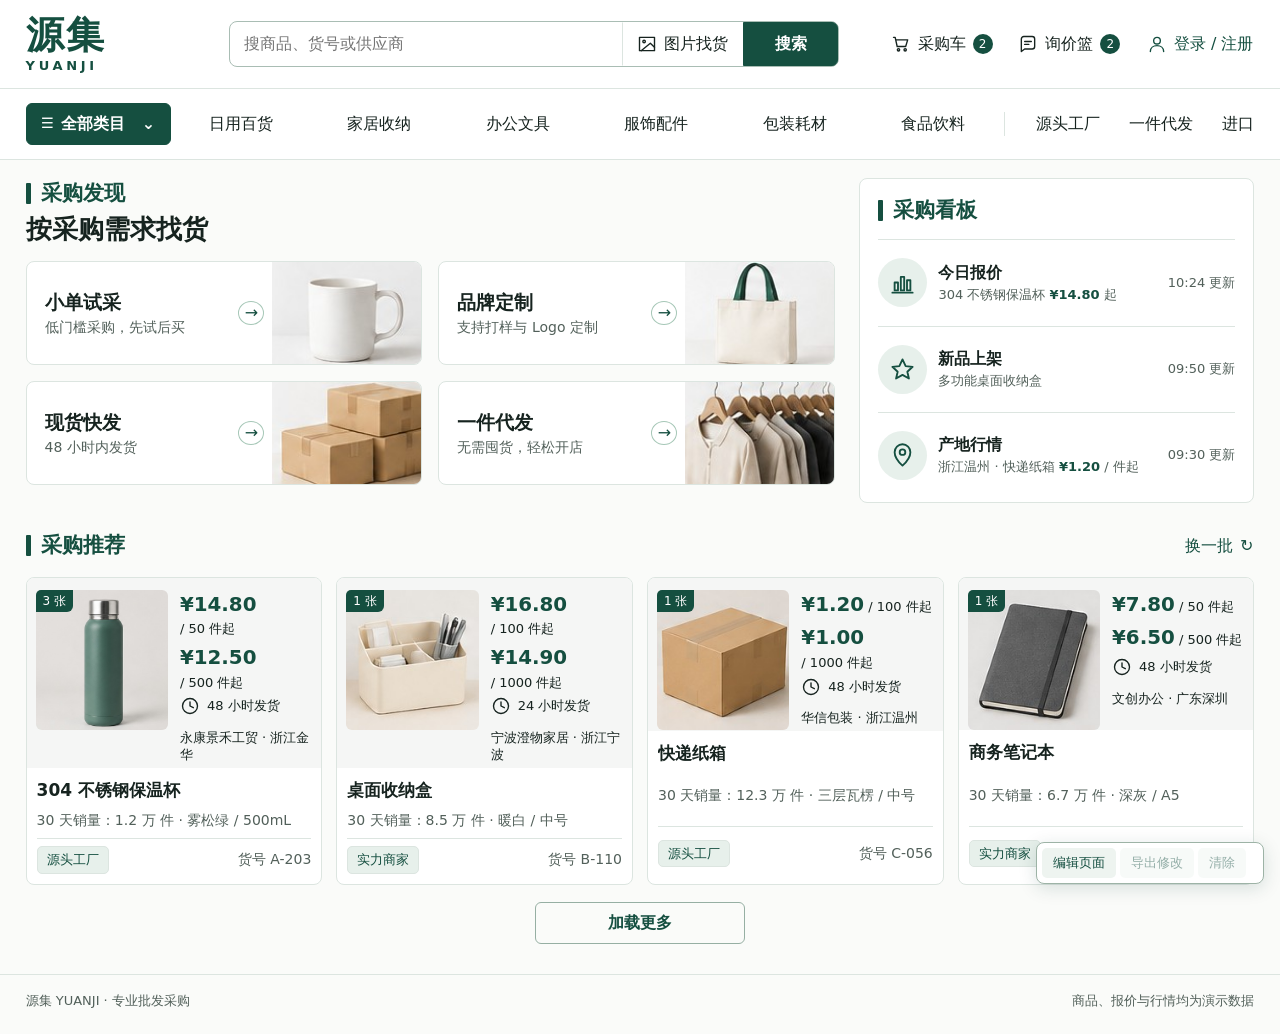
==== commit b6ad176f: "docs: 升级至 v3 小程序企业级版 PRD + 页面内编辑/审查脚本 - 新增 B2B批发采购平台-小程序PRD-v3.0企业级版.md（取代旧四页面 PRD） - 新增 assets/edit" ====
--- a/01-home.html
+++ b/01-home.html
@@ -9,6 +9,8 @@
   <script defer src="assets/icons.js"></script>
   <script defer src="assets/app.js"></script>
   <script defer src="assets/pages.js"></script>
+  <script defer src="assets/inspect.js"></script>
+  <script defer src="assets/edit.js"></script>
 </head>
 <body data-page="home">
   <header class="site-header" id="site-header"></header>
